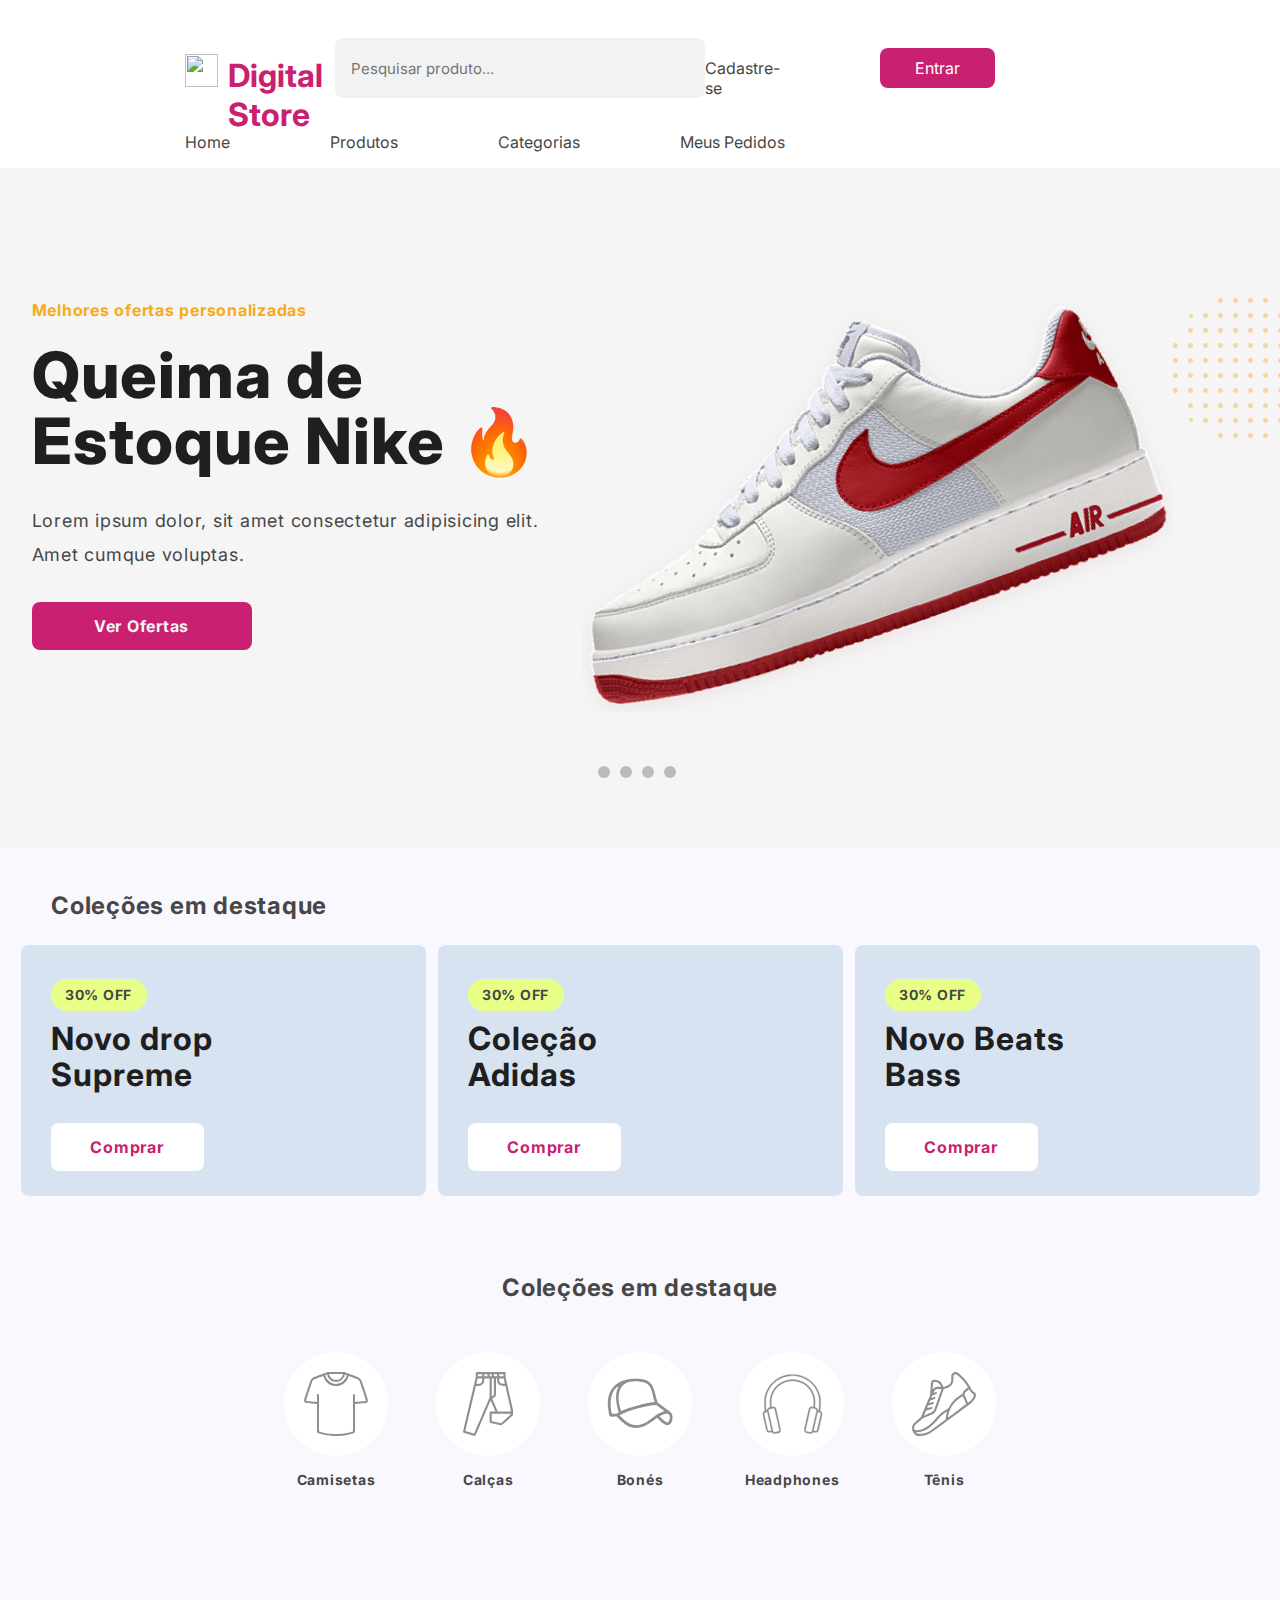
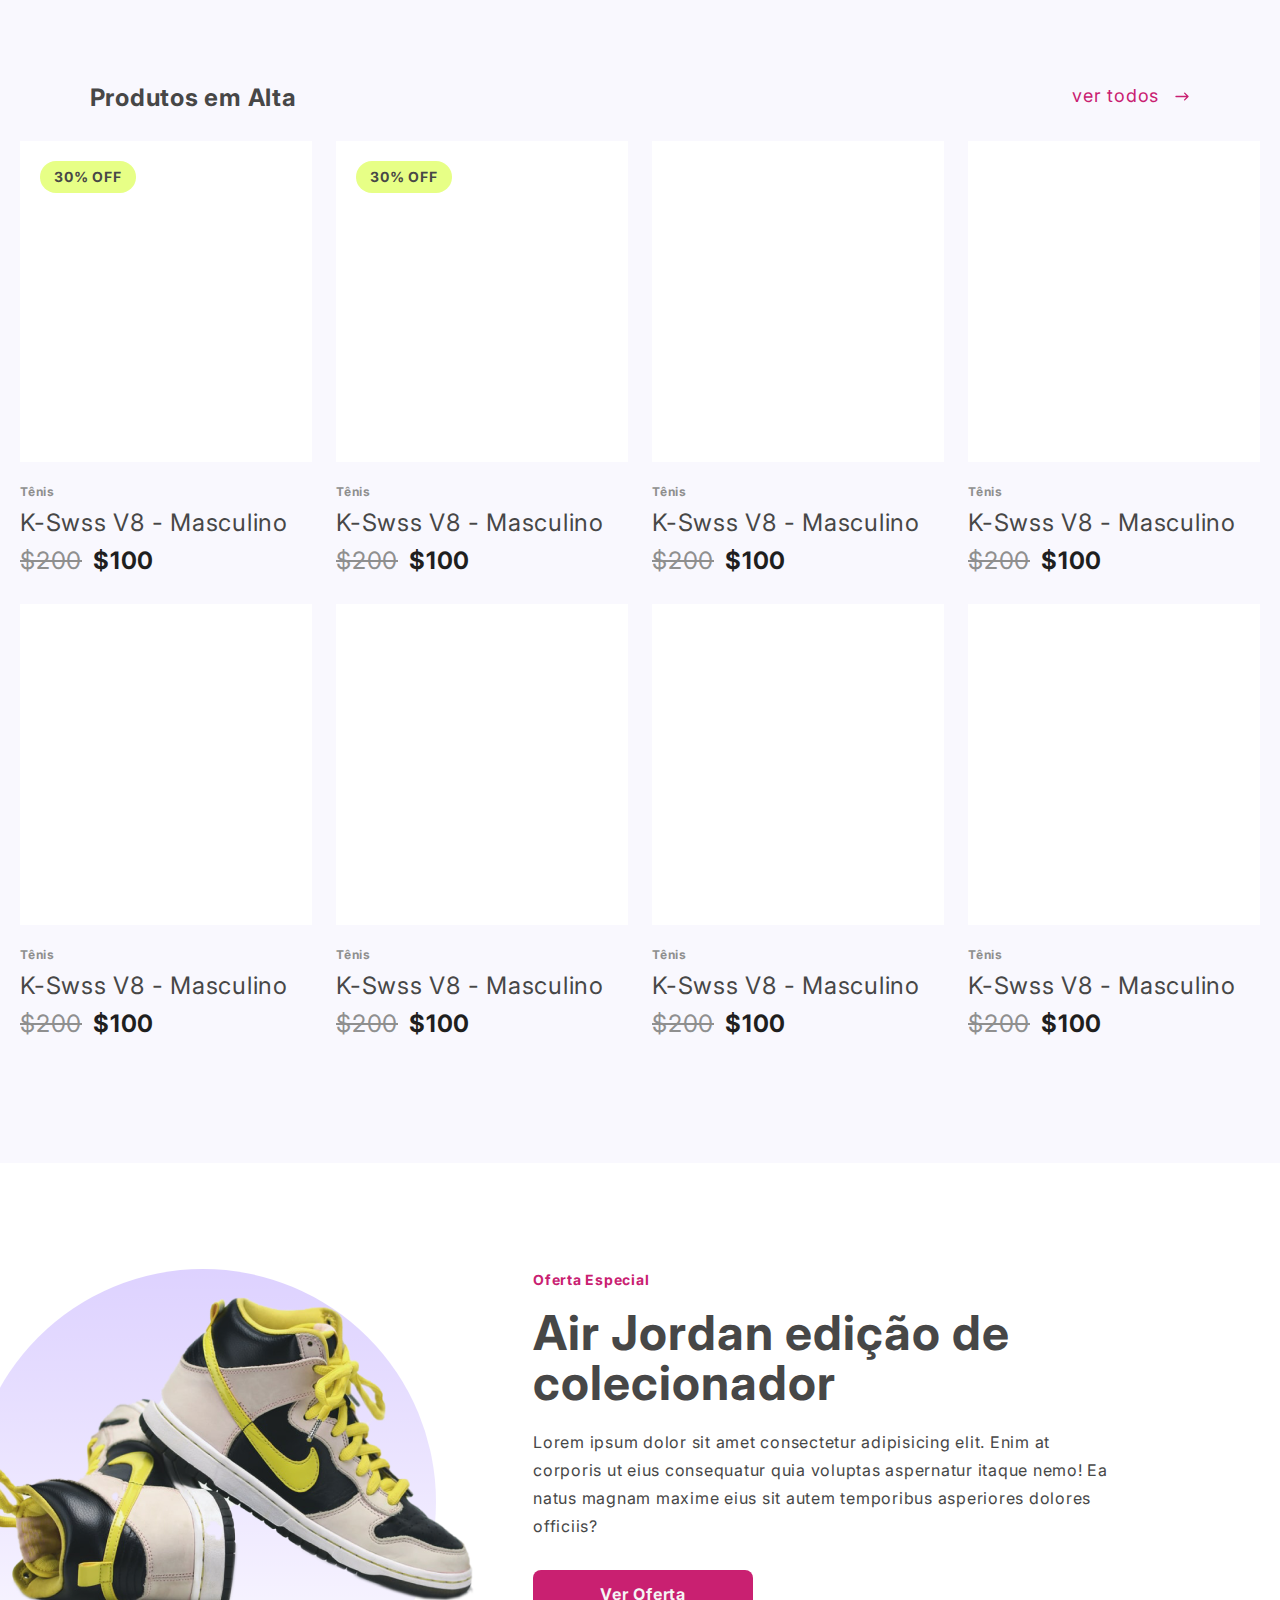
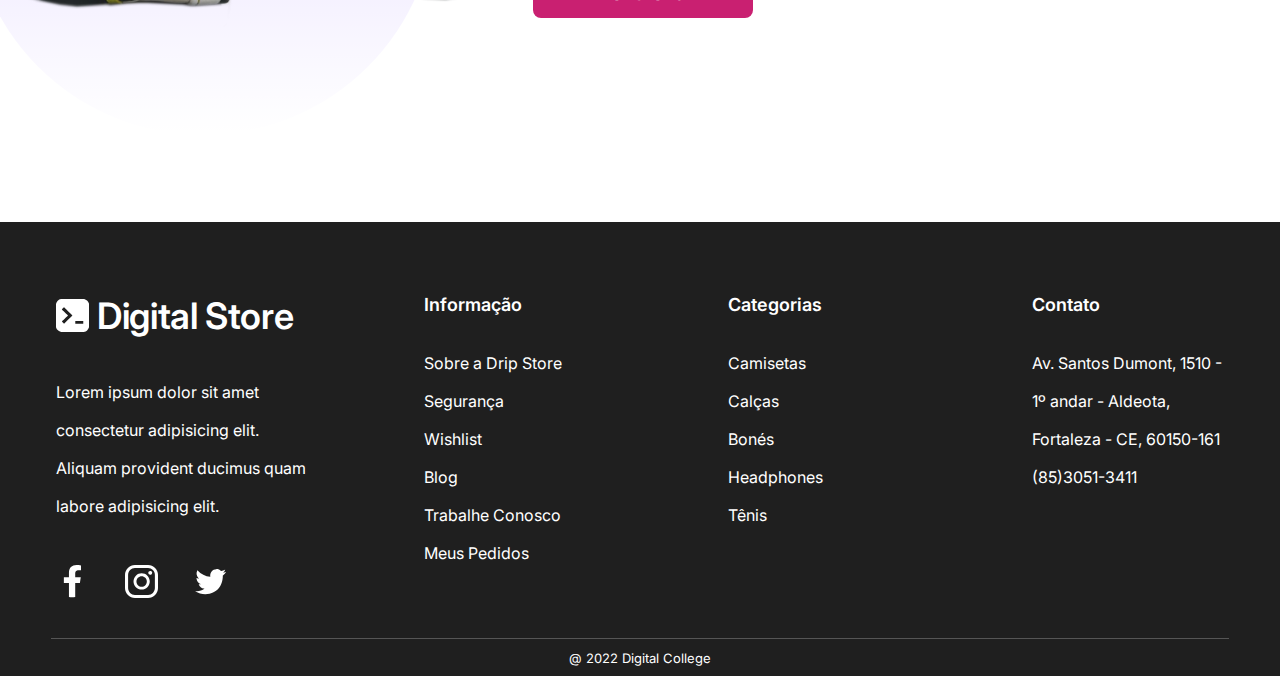
==== index.html @ 32823da6 "coreeção dos links" ====
<!DOCTYPE html>
<html lang="pt-br">
<head>
    <meta charset="UTF-8">
    <meta http-equiv="X-UA-Compatible" content="IE=edge">
    <meta name="viewport" content="width=device-width, initial-scale=1.0">
    <title>Digital Store</title>
    <link rel="stylesheet" href="css/estilo.css">
</head>
<body>
    <section>
      <header class="cima">
        <div class="logo">
            <img src="images/Vector.png" alt="">
            <h1>Digital Store</h1>
        </div>
        <div class="busca">
            <input type="text" name="pesquisa" id="" placeholder="Pesquisar produto...">
            <img src="images/lupa.png" alt="">
        </div>
        <div>
            <nav class="cima">
                <ul>
                <li><a href="https://www.google.com/webhp?hl=es&sa=X&ved=0ahUKEwipm_LIyNz-AhWeG7kGHeZNDPYQPAgI">Cadastre-se</a></li>
                <li><a class="btn" href="entrar">Entrar</a></li>
                <li><a href="https://www.google.com/webhp?hl=es&sa=X&ved=0ahUKEwipm_LIyNz-AhWeG7kGHeZNDPYQPAgI"><img src="images/carrinho.png" alt=""></a></li>
            </ul>  
            </nav>
        </div>
      </header>
      <header class="baixo">
        <div class="container">
          <nav class="navigation">
            <ul>
              <li><a href="https://www.google.com/webhp?hl=es&sa=X&ved=0ahUKEwipm_LIyNz-AhWeG7kGHeZNDPYQPAgI">Home</a></li>
              <li><a href="https://www.google.com/webhp?hl=es&sa=X&ved=0ahUKEwipm_LIyNz-AhWeG7kGHeZNDPYQPAgI">Produtos</a></li>
              <li><a href="https://www.google.com/webhp?hl=es&sa=X&ved=0ahUKEwipm_LIyNz-AhWeG7kGHeZNDPYQPAgI">Categorias</a></li>
              <li><a href="https://www.google.com/webhp?hl=es&sa=X&ved=0ahUKEwipm_LIyNz-AhWeG7kGHeZNDPYQPAgI">Meus Pedidos</a></li>
            </ul>
          </nav>
        </div>  
      </header>
  
    <!-- SESSÃO - BANNER -->

    <section class="banner">
        <div class="container_banner">
            <div class="texto_banner">
                <h6>Melhores ofertas personalizadas</h6>
                <h1>Queima de Estoque Nike 🔥</h1>
                <p>Lorem ipsum dolor, sit amet consectetur adipisicing elit. Amet cumque voluptas.</p>
                <a href="">
                    <p>Ver Ofertas</p>
                </a>
            </div>
            <div class="container_background">
                <img class="banner_foto" src="images/tenis.png" alt="">
                <img class="ornamento" src="images/ornamento 01.png" alt="">
            </div>
        </div>
        <div class="carrossel">
            <a href=""><span class="ponto"></span></a>
            <a href=""><span class="ponto"></span></a>
            <a href=""><span class="ponto"></span></a>
            <a href=""><span class="ponto"></span></a>
        </div>

    </section>

    <!-- SESSÃO - COLEÇÕES -->

    <section class="colecoes">
        <div class="colecoes_cima">
            <div class="chamada_colecao"><h2>Coleções em destaque</h2></div>
            <div class="container_destaque">
                <div id="box_destaque_1">
                    <div class="container">
                        <div class="desconto_colecao">30% OFF</div>
                        <h3>Novo drop Supreme</h3>
                        <a href="">
                            <div class="botao_colecao">Comprar</div>
                        </a>
                    </div>
                </div>
                <div id="box_destaque_2">
                    <div class="desconto_colecao">30% OFF</div>
                    <h3>Coleção Adidas</h3>
                    <a href="">
                        <div class="botao_colecao">Comprar</div>
                    </a>
                </div>
                <div id="box_destaque_3">
                    <div class="desconto_colecao">30% OFF</div>
                    <h3>Novo Beats Bass</h3>
                    <a href="">
                        <div class="botao_colecao">Comprar</div>
                    </a>
                </div>
            </div>
        </div>

        <div class="colecoes_baixo">
            <div class="chamada_colecao"><h2>Coleções em destaque</h2></div>
            <div class="container_circulos">
                <a href="">
                    <div class="box_circular_1">
                        <p>Camisetas</p>
                        <img src="images/Icon_Camiseta.svg" alt="">
                    </div>
                </a>
                <a href="">
                    <div class="box_circular_2">
                        <p>Calças</p>
                        <img src="images/Icon_Calça.svg" alt="">
                    </div>
                </a>
                <a href="">
                    <div class="box_circular_3">
                        <p>Bonés</p>
                        <img src="images/Icon_Bone.svg" alt="">
                    </div>
                </a>
                <a href="">
                    <div class="box_circular_4">
                        <p>Headphones</p>
                        <img src="images/Icon_Headphone.svg" alt="">
                    </div>
                </a>
                <a href="">
                    <div class="box_circular_5">
                        <p>Tênis</p>
                        <img src="images/Icon_Tenis.svg" alt="">
                    </div>
                </a>
            </div>
        </div>
    </section>

    <!-- SESSÃO - GALERIA -->

    <section class="galeria">
        <div class="container">
            <div class="cabecalho_galeria">
                <div class="produtos_alta">Produtos em Alta</div>
                <a href="">
                    <div class="ver_todos"><p>ver todos</p><img src="images/Seta.svg" alt=""></div>
                </a>
            </div>
            <div>
                <a href="">
                    <div class="quadro_imagem">
                        <div>30% OFF</div>
                    </div>
                    <div class="desc_galeria">
                        <h6>Tênis</h6>
                        <p class="nome_galeria">K-Swss V8 - Masculino</p>
                        <div>
                            <p class="preco_antigo">$200</p>
                            <p class="preco_novo">$100</p>
                        </div>
                    </div>
                </a>
            </div>
            <div>
                <a href="">
                    <div class="quadro_imagem">
                        <div>30% OFF</div>
                    </div>
                    <div class="desc_galeria">
                        <h6>Tênis</h6>
                        <p class="nome_galeria">K-Swss V8 - Masculino</p>
                        <div>
                            <p class="preco_antigo">$200</p>
                            <p class="preco_novo">$100</p>
                        </div>
                    </div>
                </a>
            </div>
            <div>
                <a href="">
                    <div class="quadro_imagem"></div>
                    <div class="desc_galeria">
                        <h6>Tênis</h6>
                        <p class="nome_galeria">K-Swss V8 - Masculino</p>
                        <div>
                            <p class="preco_antigo">$200</p>
                            <p class="preco_novo">$100</p>
                        </div>
                    </div>
                </a>
            </div>
            <div>
                <a href="">
                    <div class="quadro_imagem"></div>
                    <div class="desc_galeria">
                        <h6>Tênis</h6>
                        <p class="nome_galeria">K-Swss V8 - Masculino</p>
                        <div>
                            <p class="preco_antigo">$200</p>
                            <p class="preco_novo">$100</p>
                        </div>
                    </div>
                </a>
            </div>
            <div>
                <a href="">
                    <div class="quadro_imagem"></div>
                    <div class="desc_galeria">
                        <h6>Tênis</h6>
                        <p class="nome_galeria">K-Swss V8 - Masculino</p>
                        <div>
                            <p class="preco_antigo">$200</p>
                            <p class="preco_novo">$100</p>
                        </div>
                    </div>
                </a>
            </div>
            <div>
                <a href="">
                    <div class="quadro_imagem"></div>
                    <div class="desc_galeria">
                        <h6>Tênis</h6>
                        <p class="nome_galeria">K-Swss V8 - Masculino</p>
                        <div>
                            <p class="preco_antigo">$200</p>
                            <p class="preco_novo">$100</p>
                        </div>
                    </div>
                </a>
            </div>
            <div>
                <a href="">
                    <div class="quadro_imagem"></div>
                    <div class="desc_galeria">
                        <h6>Tênis</h6>
                        <p class="nome_galeria">K-Swss V8 - Masculino</p>
                        <div>
                            <p class="preco_antigo">$200</p>
                            <p class="preco_novo">$100</p>
                        </div>
                    </div>
                </a>
            </div>
            <div>
                <a href="">
                    <div class="quadro_imagem"></div>
                    <div class="desc_galeria">
                        <h6>Tênis</h6>
                        <p class="nome_galeria">K-Swss V8 - Masculino</p>
                        <div>
                            <p class="preco_antigo">$200</p>
                            <p class="preco_novo">$100</p>
                        </div>
                    </div>
                </a>
            </div>
        </div>
    </section>

    <!-- SESSÃO - OFERTA ESPECIAL -->

    <section class="oferta">
        <div class="img_box">
            <div></div>
            <img src="images/tenis2.png" alt="">
        </div>
        <div>
            <h6>Oferta Especial</h6>
            <h1>Air Jordan edição de colecionador</h1>
            <p>Lorem ipsum dolor sit amet consectetur adipisicing elit. Enim at corporis ut eius consequatur quia voluptas aspernatur itaque nemo! Ea natus magnam maxime eius sit autem temporibus asperiores dolores officiis?</p>
            <a class="btn_link" href="">
                <p class="btn">Ver Oferta</p>
            </a>
        </div>
    </section>

    <!-- SESSÃO - FOOTER -->

    <section class="footer">
        <div class="social">
            <a href="">
                <div>
                    <img class="logo" src="images/Logo Digital Store.svg" alt="Logo da Digital Store">
                    <h2>Digital Store</h2>
                </div>
            </a>
            <p>Lorem ipsum dolor sit amet consectetur adipisicing elit. Aliquam provident ducimus quam labore adipisicing elit.</p>
            <div>
                <a href="http://facebook.com"><img src="/images/Facebook.svg" alt="Ícone do Facebook"></a>
                <a href="http://instagram.com"><img src="images/Instagram.svg" alt="Ícone do Instagram"></a>
                <a href="http://twitter.com"><img src="/images/Twitter.svg" alt="Ícone do Twitter"></a>
            </div>
        </div>
        <div class="info">
            <p class="sessao_footer">Informação</p>
            <div>
                <a href="">
                    <p>Sobre a Drip Store</p>
                </a>
                <a href="">
                    <p>Segurança</p>
                </a>
                <a href="">
                    <p>Wishlist</p>
                </a>
                <a href="">
                    <p>Blog</p>
                </a>
                <a href="">
                    <p>Trabalhe Conosco</p>
                </a>
                <a href="">
                    <p>Meus Pedidos</p>
                </a>
            </div>
        </div>
        <div class="categorias">
            <p class="sessao_footer">Categorias</p>
            <div>
                <a href="">
                    <p>Camisetas</p>
                </a>
                <a href="">
                    <p>Calças</p>
                </a>
                <a href="">
                    <p>Bonés</p>
                </a>
                <a href="">
                    <p>Headphones</p>
                </a>
                <a href="">
                    <p>Tênis</p>
                </a>
            </div>
        </div>
        <div class="contato">
            <p class="sessao_footer">Contato</p>
            <div>
                <p>Av. Santos Dumont, 1510 - 1º andar - Aldeota, Fortaleza - CE, 60150-161</p>
                <p>(85)3051-3411</p>
            </div>
        </div>
        <div></div>
        <span>@ 2022 Digital College</span>
    </section>
</body>
</html>
---- css/estilo.css ----
@import url('https://fonts.googleapis.com/css2?family=Inter:wght@400;600;700;800&display=swap');
*{
    margin: 0;
    padding: 0;
    text-decoration: none;
    list-style: none;
    box-sizing: border-box;
    font-family: 'Inter', sans-serif;
    /* background-color: #ffabab; */
}

header{
    display: flex;
    background-color: #ffffff;
    justify-content: space-between;
    padding: 16px 185px;
    width: 100%;
    align-items: center;
}

header .cima{
    height: 1px;
}

header .baixo{
    height: 10px;
    background-color: #ffffff;
}

header .baixo div ul{
    margin: 0;
    background-color: #ffffff;
}

.logo{
    display: flex;
    /*flex-direction: row;*/
}

.logo img{
    width: 33px;
    height: 33px;
    margin-top: 38px;
}

header div h1{
    color: #c92071;
    height: 44px;
    margin-left: 10px;
    margin-top: 40px;
}

header .busca{
    background-color: #47474710;
    /* opacity: .20; */
    height: 60px;
    border-radius: 8px;
    width: 560px;
    /* background-image: url(../images/lupa.png);
    background-repeat: no-repeat;
    background-position: right; */
    display: flex;
    margin-top: 20px;
}

header .busca input{
    /* width: 100%;
    height: 60px;
    background-color: #47474710;
    opacity: 0.04;
    padding-right: 60px;
    padding-left: 16px;
    transition: 300ms;
    outline: none;
    border: 1px solid;
    border-radius: 8px;
    text-decoration-color: black; */
    width: 100%;
    height: 60px;
    background-color: #47474701;
    padding-right: 60px;
    padding-left: 16px;
    outline: none;
    border: none;
    border-radius: 8px;
    color: #666;
    font-size: 15px;
    transition-duration: 300ms;
}

header .busca input:focus{
    border-color: #c92071;

}

header .busca img{
    position: absolute;
    top: 33px;
    right: 50rem;
    cursor: pointer;
    margin-top: 20px;
}

header div ul{
    gap: 100px;
    display: flex;
    margin-top: 0;
}

header div ul li a{
    color: #474747;
}

.navigation a{
    position: relative;
}

.navigation a:hover{
    color: #c92071;
}

.navigation a::after{
    content: '';
    position: absolute;
    left: 0;
    bottom: -6px;
    width: 100%;
    height: 3px;
    color: #c92071;
    background-color: #c92071;
    border-radius: 5px;
    transform-origin: right;
    transform: scaleX(0);
    transition: transform 200ms;
}


.navigation a:hover::after{
    transform: scaleX(1);
    transform-origin: left;
}

header nav ul li a.btn{
    padding: 10px 35px;
    border: silver;
    border-radius: 8px;
    color: #ffffff;
    background-color: #c92071;
    transition-duration: 300ms;
}

header nav ul li a.btn:hover{
    background-color: #a11157;
}

.container{
    width: 100%;
    color: #474747;
    padding-top: 0;
}

nav .cima ul li{
    margin-top: 50px;
}

/* ELEMENTOS DO BANNER */

.banner{
    position: relative;
    display: flex;
    flex-wrap: wrap;
    background-color: #F5F5F5;
    width: 100%;
    height: 681px;
    justify-content: center;
    align-content: center;
}

.banner .container_banner{
    display: flex;
    flex-wrap: nowrap;
    justify-content: center;
    width: 100%;
    margin-top: 62px;
}

.banner .container_background{
    display: flex;
    flex-wrap: nowrap;
}

.banner .texto_banner{
    min-width: 550px;
    margin-left: 5%;
}

.banner .container_background .banner_foto{
    width: auto;
}

.banner .container_background .ornamento{
    right: 7%;
    top: 78px;
    width: 140px;
    height: 140px;
}

.banner h6{
    color:#F6AA1C;
    font-family: 'Inter';
    font-style: normal;
    font-weight: 700;
    font-size: 16px;
    line-height: 24px;
    letter-spacing: 0.75px;
}

.banner h1{
    color: #1F1F1F;
    position: relative;
    padding-top: 20px;
    font-family: 'Inter';
    font-style: normal;
    font-weight: 800;
    font-size: 64px;
    line-height: 66px;
    letter-spacing: 1px;
    max-width: 550px;
    min-width: 550px;
}

.banner .texto_banner h1~p{
    padding-top: 30px;
    font-family: 'Inter';
    font-style: normal;
    font-weight: 400;
    font-size: 18px;
    line-height: 34px;
    letter-spacing: 0.75px;
    color: #474747;
    max-width: 550px;
}

.banner .texto_banner a p{
    display: flex;
    flex-wrap: wrap;
    background-color: #C92071;
    color: #f5f5f5;
    margin-top: 30px;
    width: 220px;
    height: 48px;
    border: solid 0px;
    border-radius: 8px;
    font-family: 'Inter';
    font-style: normal;
    font-weight: 700;
    font-size: 16px;
    line-height: 24px;
    text-align: center;
    align-items: center;
    justify-content: center;
    letter-spacing: 0.75px;
}

.banner .texto_banner a{
    text-decoration: none;
}

.banner .texto_banner a:active{
    text-decoration: none;
}

.carrossel{
    text-align: center;
    flex-basis: 100%;
    margin-top: 50px;
    user-select: none;
}

.ponto{
    height: 12px;
    width: 12px;
    background-color: #bbb;
    margin-right: 6px;
    border-radius: 50%;
    display: inline-block;
  }

  .ponto:hover{
    background-color: #c21146
  }

  /* ELEMENTOS DA SESSÃO COLEÇÕES */

.colecoes{
    width: 100%;
    height: 680px;
    background-color: #f9f8fe;
    display: flex;
    flex-direction: column;
    align-items: center;
    justify-content: center;
}

.colecoes .colecoes_cima{
    display: flex;
    flex-wrap: wrap;
    margin-top: 38px;
    justify-content: center;
}

.colecoes .colecoes_cima .chamada_colecao{
    flex-basis: 92%;
    width: 100px;
    height: 38px;
    margin-bottom: 20px;
}

.colecoes .colecoes_cima div h2{
    font-family: 'Inter';
    font-style: normal;
    font-weight: 700;
    font-size: 24px;
    line-height: 38px;
    letter-spacing: 0.75px;
    color: #474747;
}

.colecoes .colecoes_cima .container_destaque{
    display: flex;
    flex-wrap: nowrap;
    gap: 12px;
}

.colecoes .colecoes_cima #box_destaque_1{
    background-color: #d8e3f2;
    width: 405px;
    min-width: 405px;
    height: 251px;
    border-radius: 8px;
    background-image: url(images/Camisa.png);
    background-repeat: no-repeat;
    background-position: right bottom;
}

.colecoes .colecoes_cima #box_destaque_2{
    background-color: #d8e3f2;
    width: 405px;
    min-width: 405px;
    height: 251px;
    border-radius: 8px;
    background-image: url(images/Tenis3.png);
    background-repeat: no-repeat;
    background-position: right bottom;
}

.colecoes .colecoes_cima #box_destaque_3{
    background-color: #d8e3f2;
    width: 405px;
    min-width: 405px;
    height: 251px;
    border-radius: 8px;
    background-image: url(images/Fone.png);
    background-repeat: no-repeat;
    background-position: right bottom;
}

.colecoes .colecoes_baixo{
    display: flex;
    flex-wrap: wrap;
    flex-basis: 100%;
    align-items: center;
    justify-content: center;
    margin: 0 16%;
}

.colecoes .colecoes_baixo .chamada_colecao{
    flex-basis: 100%;
    width: auto;
    height: auto;
    text-align: center;
}

.colecoes .colecoes_baixo div h2{
    font-family: 'Inter';
    font-style: normal;
    font-weight: 700;
    font-size: 24px;
    line-height: 38px;
    letter-spacing: 0.75px;
    color: #474747;
}

.colecoes .colecoes_baixo .container_circulos{
    display: flex;
    flex-wrap: nowrap;
    position: relative;
    gap: 48px;
    margin-top: -100px;
}

.colecoes_baixo .container_circulos a{
    text-decoration: none;
}

.colecoes .colecoes_baixo .box_circular_1, .box_circular_2, .box_circular_3, .box_circular_4, .box_circular_5{
    width: 104px;
    height: 104px;
    border-radius: 150px;
    background-color: white;
    display: flex;
    align-items: end;
    justify-content: center;
}

.colecoes .colecoes_baixo .box_circular_1 img, .box_circular_2 img, .box_circular_3 img, .box_circular_4 img, .box_circular_5 img{
    position: absolute;
    align-self: center;
    transition: transform 250ms ease-in-out;
}

.colecoes .colecoes_baixo .box_circular_1 img:hover, .box_circular_2 img:hover, .box_circular_3 img:hover, .box_circular_4 img:hover, .box_circular_5 img:hover{
    position: absolute;
    filter: brightness(0) saturate(100%);
    filter: invert(22%) sepia(48%) saturate(4475%) hue-rotate(313deg) brightness(87%) contrast(94%);
    transform: scale(1.2);
}

.colecoes .colecoes_baixo .box_circular_1 p, .box_circular_2 p, .box_circular_3 p, .box_circular_4 p, .box_circular_5 p{
    font-family: 'Inter';
    font-style: normal;
    font-weight: 700;
    font-size: 14px;
    line-height: 22px;
    letter-spacing: 0.75px;
    color: #474747;
    margin-bottom:-35px;
}

.colecoes .colecoes_cima .container_destaque .desconto_colecao{
    width: 96px;
    height: 32px;
    margin-top: 34px;
    margin-left: 30px;
    background: #E7FF86;
    border-radius: 30px;
    display: flex;
    justify-content: center;
    align-items: center;
    font-family: 'Inter';
    font-style: normal;
    font-weight: 700;
    font-size: 14px;
    line-height: 22px;
    letter-spacing: 0.75px;
    color: #474747;
}

.colecoes .colecoes_cima .container_destaque h3{
    max-width: 184px;
    height: 82px;
    margin-top: 10px;
    margin-left: 30px;
    font-family: 'Inter';
    font-style: normal;
    font-weight: 700;
    font-size: 32px;
    line-height: 36px;
    letter-spacing: 1px;
    color: #1F1F1F;
}

.colecoes .colecoes_cima .container_destaque .botao_colecao{
    width: 153px;
    height: 48px;
    margin-top: 20px;
    margin-left: 30px;
    background-color: white;
    border-radius: 8px;
    display: flex;
    justify-content: center;
    align-items: center;
    font-family: 'Inter';
    font-style: normal;
    font-weight: 700;
    font-size: 16px;
    line-height: 24px;
    letter-spacing: 0.75px;
    color: #C92071;
}

.colecoes .colecoes_cima .container_destaque a{
    text-decoration: none;
}

  /* ELEMENTOS DA SESSÃO GALERIA */

.galeria{
    width: 100%;
    height: auto;
    background-color: #f9f8fe;
    display: flex;
    justify-content: center;
}

.galeria .container{
    display: flex;
    flex-wrap: wrap;
    width: 1440px;
    height: 80%;
    justify-content: center;
    margin-top: 150px;
    gap: 24px;
    margin-bottom: 120px;;
}

.galeria .container a{
    text-decoration: none;
}

.galeria .cabecalho_galeria{
    display: flex;
    justify-content: space-between;
    width: 86%;
}

.galeria .cabecalho_galeria a{
    text-decoration: none;
}

.galeria .cabecalho_galeria .produtos_alta{
    font-family: 'Inter';
    font-style: normal;
    font-weight: 700;
    font-size: 24px;
    line-height: 38px;
    letter-spacing: 0.75px;
    color: #474747;
}

.galeria .cabecalho_galeria .ver_todos{
    display: flex;
    align-items: center;
    gap: 14px;
    font-family: 'Inter';
    font-style: normal;
    font-weight: 400;
    font-size: 18px;
    line-height: 34px;
    letter-spacing: 0.75px;
    color: #C92071;
}

.galeria .cabecalho_galeria .ver_todos p{
    width: 88px;
}

.galeria .cabecalho_galeria .ver_todos img{
    width: 16px;
    height: 9px;
}

.galeria .container .quadro_imagem{
    width: 292px;
    height: 321px;
    background-color: white;
    background-image: url(images/tenis4.png);
    background-repeat: no-repeat;
    background-position: center;
}

.galeria .container .quadro_imagem div{
    position:absolute;
    width: 96px;
    height: 32px;
    margin-left: 20px;
    margin-top: 20px;
    background: #E7FF86;
    border-radius: 30px;
    display: flex;
    justify-content: center;
    align-items: center;
    font-family: 'Inter';
    font-style: normal;
    font-weight: 700;
    font-size: 14px;
    line-height: 22px;
    letter-spacing: 0.75px;
    color: #474747;
}

.galeria .container div h6{
    font-family: 'Inter';
    font-style: normal;
    font-weight: 700;
    font-size: 12px;
    line-height: 24px;
    letter-spacing: 0.75px;
    color: #8F8F8F;
}

.galeria .container .nome_galeria{
    font-family: 'Inter';
    font-style: normal;
    font-weight: 400;
    font-size: 24px;
    line-height: 38px;
    letter-spacing: 0.75px;
    color: #474747;
}

.galeria .container .preco_antigo{
    font-family: 'Inter';
    font-style: normal;
    font-weight: 400;
    font-size: 24px;
    line-height: 38px;
    letter-spacing: 0.75px;
    color: #8F8F8F;
    text-decoration: line-through;
}

.galeria .container .preco_novo{
    font-family: 'Inter';
    font-style: normal;
    font-weight: 700;
    font-size: 24px;
    line-height: 38px;
    letter-spacing: 0.75px;
    color: #1F1F1F;
}

.galeria .container .desc_galeria{
    margin-top: 18px;
}

.galeria .container div div div{
    display: flex;
    gap: 11px;
}

  /* ELEMENTOS DA SESSÃO OFERTA */

.oferta{
    margin-top: 106px;
    right: 159px;
    display: flex;
    flex-wrap: nowrap;
    justify-content: center;
    gap: 97px;
    position: relative;
    width: 100%;
    height: 553px;
}

.oferta div{
    margin: 0 0;
}

.oferta .img_box{
    position: relative;
    top: 0;
    left: 0;
}

.oferta div div{
    position: relative;
    top: 0;
    left: 0;
    background-image: none;
    background-color: #4200FF25;
    width: 466px;
    height: 466px;
    border-radius: 100%;
    margin-left: 129px;
    background: linear-gradient(180deg, #4200ff40 -40.67%, #ffffff00 100%);
}

.oferta div img{
    top: 28px;
    left: 60px;
    position: absolute;
}

.oferta h6{
    font-family: 'Inter';
    font-style: normal;
    font-weight: 700;
    font-size: 14px;
    line-height: 22px;
    letter-spacing: 0.75px;
    color: #C92071;
}

.oferta h1{
    font-family: 'Inter';
    font-style: normal;
    font-weight: 700;
    font-size: 48px;
    line-height: 50px;
    letter-spacing: 1px;
    color: #474747;
    max-width: 514px;
    margin-top: 17px;
}

.oferta p{
    font-family: 'Inter';
    font-style: normal;
    font-weight: 400;
    font-size: 16px;
    line-height: 28px;
    letter-spacing: 0.75px;
    color: #474747;
    max-width: 589px;
    margin-top: 20px;
}

.oferta a{
    text-decoration: none;
}

.oferta a p{
    display: flex;
    flex-wrap: wrap;
    background-color: #C92071;
    color: #f5f5f5;
    margin-top: 30px;
    width: 220px;
    height: 48px;
    border: solid 0px;
    border-radius: 8px;
    font-family: 'Inter';
    font-style: normal;
    font-weight: 700;
    font-size: 16px;
    line-height: 24px;
    text-align: center;
    align-items: center;
    justify-content: center;
    letter-spacing: 0.75px;
}

/* ELEMENTOS DO FOOTER */

.footer{
    display: flex;
    flex-wrap: wrap;
    justify-content: space-around;
    height: 454px;
    width: 100%;
    color: white;
    background-color: #1F1F1F;
    font-family: "Inter";
    font-style: normal;
    font-weight: 400;
    font-size: 16px;
    line-height: 38px;
}

.social{
    width: 20vw;
}

.info a, .categorias a{
    text-decoration: none;
    color: white;
}

.info, .categorias, .contato{
    width: 15vw;
    margin-top: 72px;
}

.info div, .categorias div, .contato div{
    margin-top: 28px;
}

.sessao_footer{
    font-family: 'Inter';
    font-style: normal;
    font-weight: 600;
    font-size: 18px;
    line-height: 22px;
}


.footer .social .logo{
    width: 33px;
    height: 33px;
    margin-top: 77px;
}

.footer .social a{
    width: 33px;
    height: 33px;
    margin-top: 40px;
    text-decoration: none;
}

.footer .social a img{
    width: 33px;
    height: 33px;
}

.footer .social h2{
    font-family: 'Inter';
    font-style: normal;
    font-weight: 600;
    font-size: 36.3951px;
    line-height: 44px;
    letter-spacing: -0.01em;
    color: #FFFFFF;
    margin-top: 72px;
    margin-left: 8px;
}

.footer .social div{
    display: flex;
}

.footer .social p~div{
    display: flex;
    gap: 36px;
}

.footer .social p{
    margin-top: 35px;
    line-height: 38px;
}

.footer .contato~div{
    margin-top: 34px;
    margin-left: 4vw;
    margin-right: 4vw;
    flex-basis: 100%;
    width: 92%;
    height: 1px;
    background-color: #555;
}

.footer span{
    text-align: center;
    font-family: 'Inter';
    font-weight: 400;
    font-size: 13px;
    line-height: 24px;
}
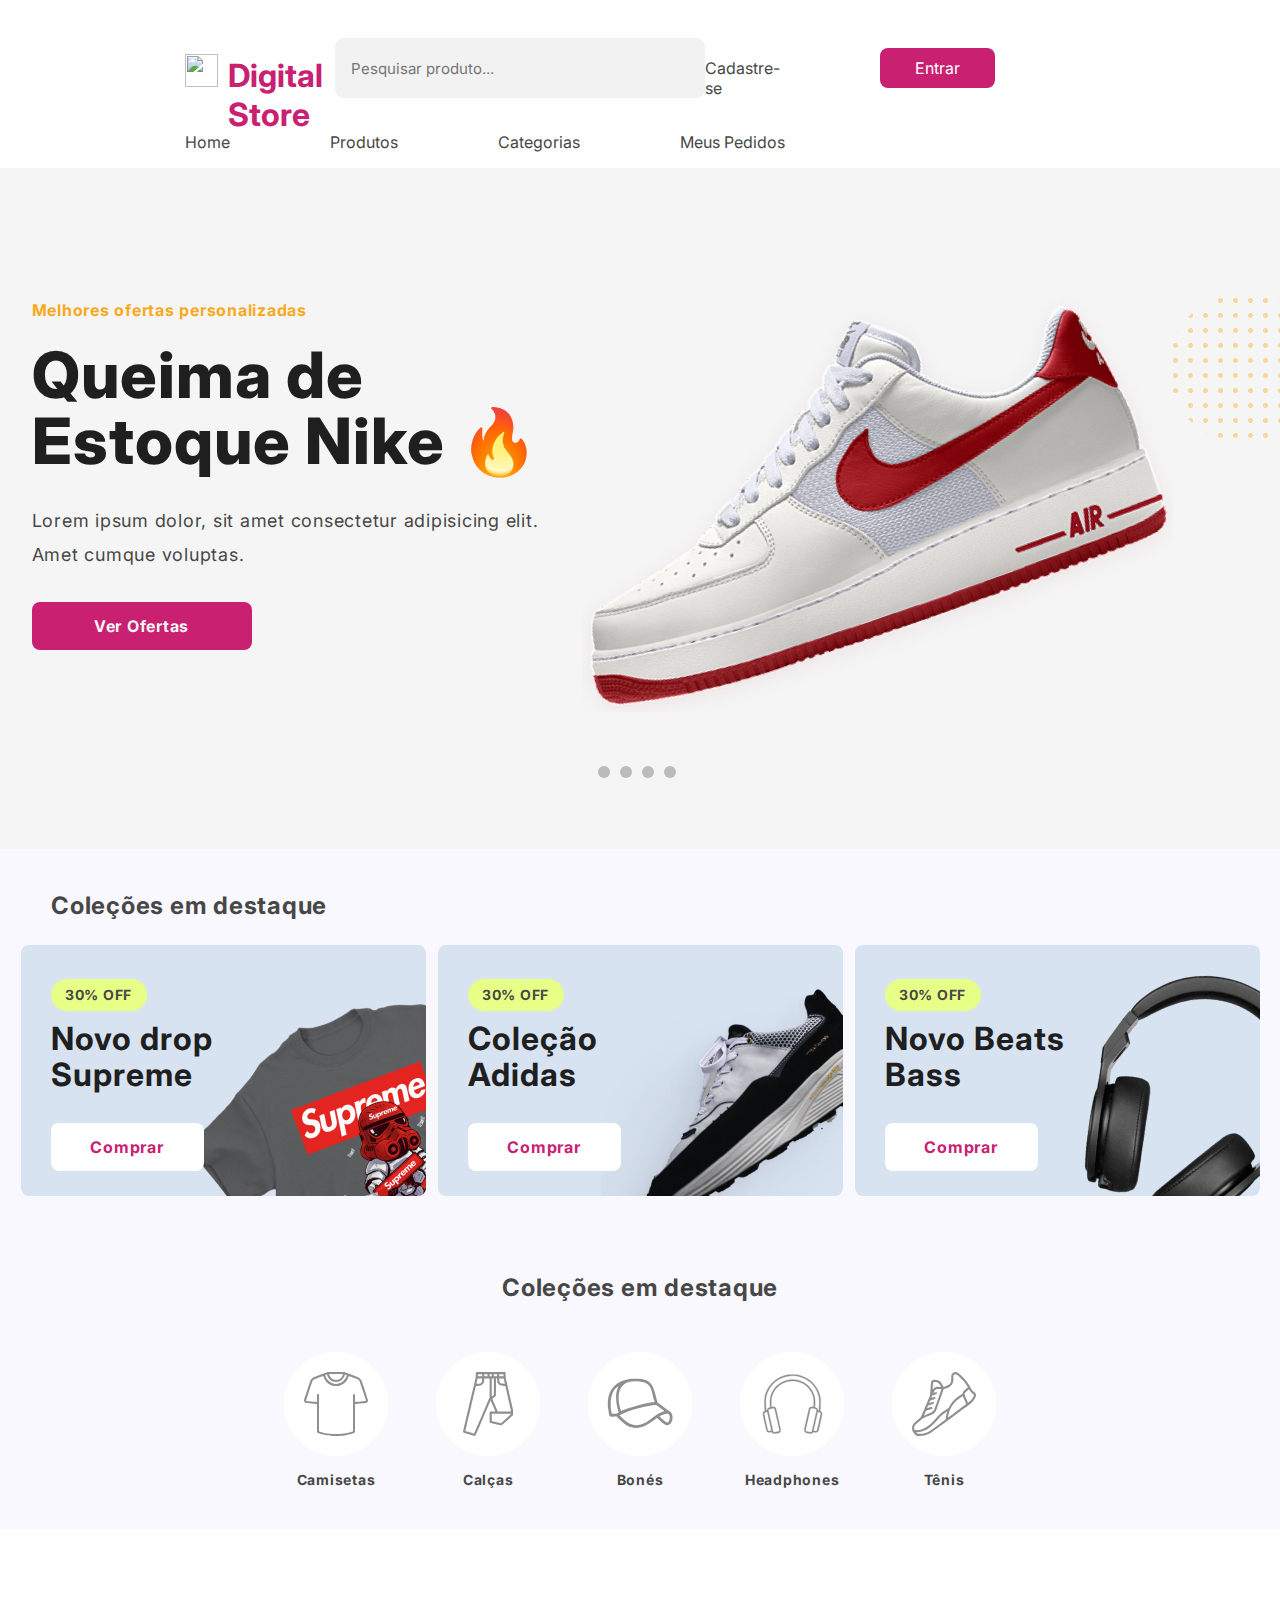
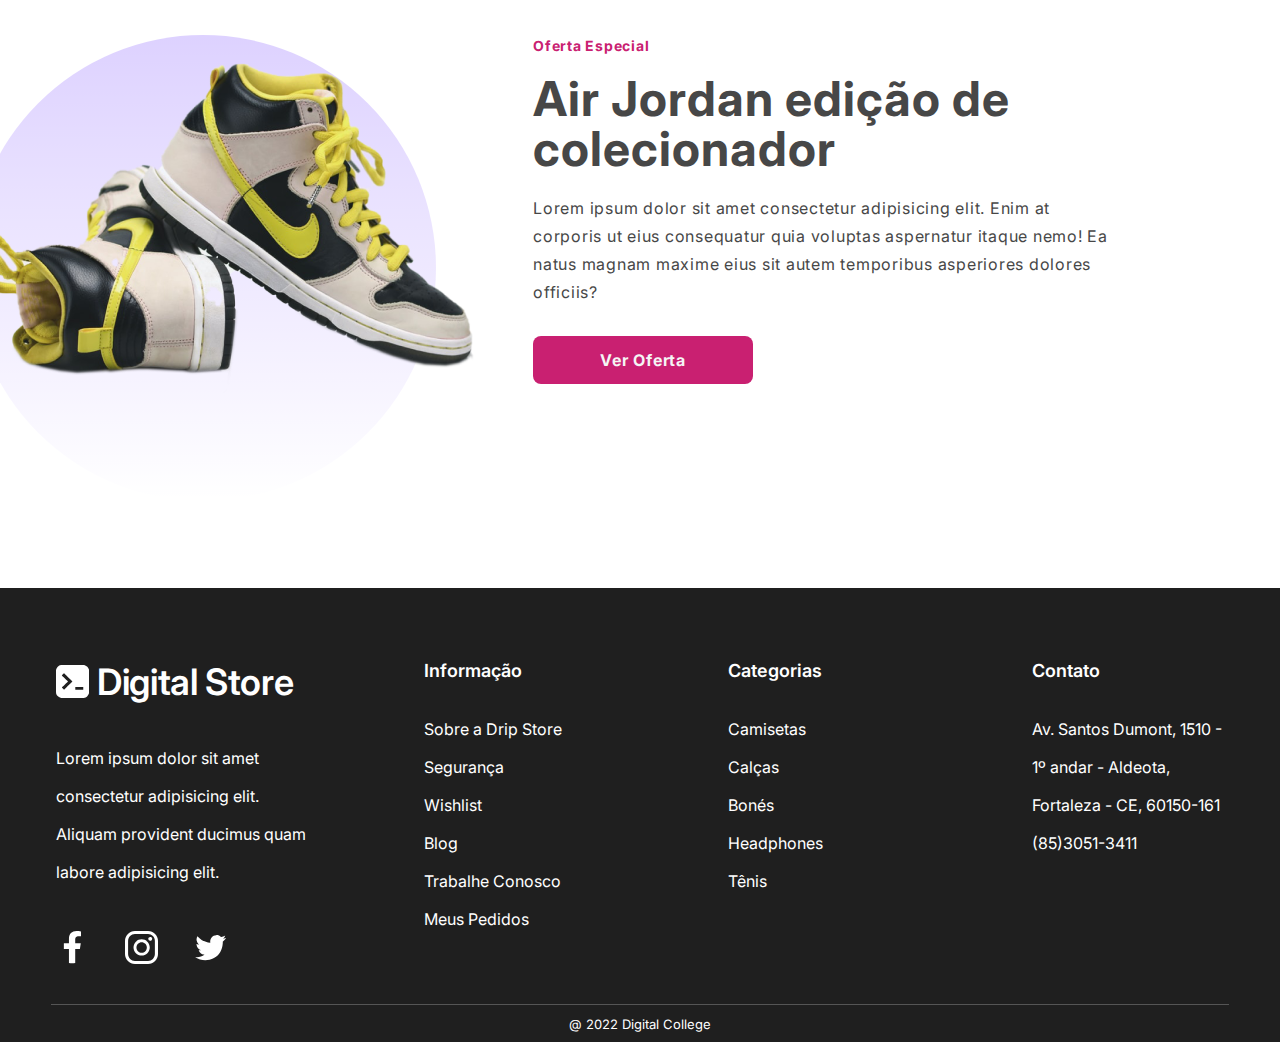
==== commit 9fd62e97: "Update index.html" ====
--- a/index.html
+++ b/index.html
@@ -138,125 +138,6 @@
 
     <!-- SESSÃO - GALERIA -->
 
-    <section class="galeria">
-        <div class="container">
-            <div class="cabecalho_galeria">
-                <div class="produtos_alta">Produtos em Alta</div>
-                <a href="">
-                    <div class="ver_todos"><p>ver todos</p><img src="images/Seta.svg" alt=""></div>
-                </a>
-            </div>
-            <div>
-                <a href="">
-                    <div class="quadro_imagem">
-                        <div>30% OFF</div>
-                    </div>
-                    <div class="desc_galeria">
-                        <h6>Tênis</h6>
-                        <p class="nome_galeria">K-Swss V8 - Masculino</p>
-                        <div>
-                            <p class="preco_antigo">$200</p>
-                            <p class="preco_novo">$100</p>
-                        </div>
-                    </div>
-                </a>
-            </div>
-            <div>
-                <a href="">
-                    <div class="quadro_imagem">
-                        <div>30% OFF</div>
-                    </div>
-                    <div class="desc_galeria">
-                        <h6>Tênis</h6>
-                        <p class="nome_galeria">K-Swss V8 - Masculino</p>
-                        <div>
-                            <p class="preco_antigo">$200</p>
-                            <p class="preco_novo">$100</p>
-                        </div>
-                    </div>
-                </a>
-            </div>
-            <div>
-                <a href="">
-                    <div class="quadro_imagem"></div>
-                    <div class="desc_galeria">
-                        <h6>Tênis</h6>
-                        <p class="nome_galeria">K-Swss V8 - Masculino</p>
-                        <div>
-                            <p class="preco_antigo">$200</p>
-                            <p class="preco_novo">$100</p>
-                        </div>
-                    </div>
-                </a>
-            </div>
-            <div>
-                <a href="">
-                    <div class="quadro_imagem"></div>
-                    <div class="desc_galeria">
-                        <h6>Tênis</h6>
-                        <p class="nome_galeria">K-Swss V8 - Masculino</p>
-                        <div>
-                            <p class="preco_antigo">$200</p>
-                            <p class="preco_novo">$100</p>
-                        </div>
-                    </div>
-                </a>
-            </div>
-            <div>
-                <a href="">
-                    <div class="quadro_imagem"></div>
-                    <div class="desc_galeria">
-                        <h6>Tênis</h6>
-                        <p class="nome_galeria">K-Swss V8 - Masculino</p>
-                        <div>
-                            <p class="preco_antigo">$200</p>
-                            <p class="preco_novo">$100</p>
-                        </div>
-                    </div>
-                </a>
-            </div>
-            <div>
-                <a href="">
-                    <div class="quadro_imagem"></div>
-                    <div class="desc_galeria">
-                        <h6>Tênis</h6>
-                        <p class="nome_galeria">K-Swss V8 - Masculino</p>
-                        <div>
-                            <p class="preco_antigo">$200</p>
-                            <p class="preco_novo">$100</p>
-                        </div>
-                    </div>
-                </a>
-            </div>
-            <div>
-                <a href="">
-                    <div class="quadro_imagem"></div>
-                    <div class="desc_galeria">
-                        <h6>Tênis</h6>
-                        <p class="nome_galeria">K-Swss V8 - Masculino</p>
-                        <div>
-                            <p class="preco_antigo">$200</p>
-                            <p class="preco_novo">$100</p>
-                        </div>
-                    </div>
-                </a>
-            </div>
-            <div>
-                <a href="">
-                    <div class="quadro_imagem"></div>
-                    <div class="desc_galeria">
-                        <h6>Tênis</h6>
-                        <p class="nome_galeria">K-Swss V8 - Masculino</p>
-                        <div>
-                            <p class="preco_antigo">$200</p>
-                            <p class="preco_novo">$100</p>
-                        </div>
-                    </div>
-                </a>
-            </div>
-        </div>
-    </section>
-
     <!-- SESSÃO - OFERTA ESPECIAL -->
 
     <section class="oferta">
@@ -286,9 +167,9 @@
             </a>
             <p>Lorem ipsum dolor sit amet consectetur adipisicing elit. Aliquam provident ducimus quam labore adipisicing elit.</p>
             <div>
-                <a href="http://facebook.com"><img src="/images/Facebook.svg" alt="Ícone do Facebook"></a>
+                <a href="http://facebook.com"><img src="images/Facebook.svg" alt="Ícone do Facebook"></a>
                 <a href="http://instagram.com"><img src="images/Instagram.svg" alt="Ícone do Instagram"></a>
-                <a href="http://twitter.com"><img src="/images/Twitter.svg" alt="Ícone do Twitter"></a>
+                <a href="http://twitter.com"><img src="images/Twitter.svg" alt="Ícone do Twitter"></a>
             </div>
         </div>
         <div class="info">
@@ -345,4 +226,4 @@
         <span>@ 2022 Digital College</span>
     </section>
 </body>
-</html>+</html>
--- a/css/estilo.css
+++ b/css/estilo.css
@@ -6,7 +6,6 @@
     list-style: none;
     box-sizing: border-box;
     font-family: 'Inter', sans-serif;
-    /* background-color: #ffabab; */
 }
 
 header{
@@ -34,7 +33,6 @@
 
 .logo{
     display: flex;
-    /*flex-direction: row;*/
 }
 
 .logo img{
@@ -52,29 +50,14 @@
 
 header .busca{
     background-color: #47474710;
-    /* opacity: .20; */
     height: 60px;
     border-radius: 8px;
     width: 560px;
-    /* background-image: url(../images/lupa.png);
-    background-repeat: no-repeat;
-    background-position: right; */
     display: flex;
     margin-top: 20px;
 }
 
 header .busca input{
-    /* width: 100%;
-    height: 60px;
-    background-color: #47474710;
-    opacity: 0.04;
-    padding-right: 60px;
-    padding-left: 16px;
-    transition: 300ms;
-    outline: none;
-    border: 1px solid;
-    border-radius: 8px;
-    text-decoration-color: black; */
     width: 100%;
     height: 60px;
     background-color: #47474701;
@@ -338,7 +321,7 @@
     min-width: 405px;
     height: 251px;
     border-radius: 8px;
-    background-image: url(images/Camisa.png);
+    background-image: url(../images/Camisa.png);
     background-repeat: no-repeat;
     background-position: right bottom;
 }
@@ -349,7 +332,7 @@
     min-width: 405px;
     height: 251px;
     border-radius: 8px;
-    background-image: url(images/Tenis3.png);
+    background-image: url(../images/Tenis3.png);
     background-repeat: no-repeat;
     background-position: right bottom;
 }
@@ -360,7 +343,7 @@
     min-width: 405px;
     height: 251px;
     border-radius: 8px;
-    background-image: url(images/Fone.png);
+    background-image: url(../images/Fone.png);
     background-repeat: no-repeat;
     background-position: right bottom;
 }
@@ -494,150 +477,6 @@
 }
 
   /* ELEMENTOS DA SESSÃO GALERIA */
-
-.galeria{
-    width: 100%;
-    height: auto;
-    background-color: #f9f8fe;
-    display: flex;
-    justify-content: center;
-}
-
-.galeria .container{
-    display: flex;
-    flex-wrap: wrap;
-    width: 1440px;
-    height: 80%;
-    justify-content: center;
-    margin-top: 150px;
-    gap: 24px;
-    margin-bottom: 120px;;
-}
-
-.galeria .container a{
-    text-decoration: none;
-}
-
-.galeria .cabecalho_galeria{
-    display: flex;
-    justify-content: space-between;
-    width: 86%;
-}
-
-.galeria .cabecalho_galeria a{
-    text-decoration: none;
-}
-
-.galeria .cabecalho_galeria .produtos_alta{
-    font-family: 'Inter';
-    font-style: normal;
-    font-weight: 700;
-    font-size: 24px;
-    line-height: 38px;
-    letter-spacing: 0.75px;
-    color: #474747;
-}
-
-.galeria .cabecalho_galeria .ver_todos{
-    display: flex;
-    align-items: center;
-    gap: 14px;
-    font-family: 'Inter';
-    font-style: normal;
-    font-weight: 400;
-    font-size: 18px;
-    line-height: 34px;
-    letter-spacing: 0.75px;
-    color: #C92071;
-}
-
-.galeria .cabecalho_galeria .ver_todos p{
-    width: 88px;
-}
-
-.galeria .cabecalho_galeria .ver_todos img{
-    width: 16px;
-    height: 9px;
-}
-
-.galeria .container .quadro_imagem{
-    width: 292px;
-    height: 321px;
-    background-color: white;
-    background-image: url(images/tenis4.png);
-    background-repeat: no-repeat;
-    background-position: center;
-}
-
-.galeria .container .quadro_imagem div{
-    position:absolute;
-    width: 96px;
-    height: 32px;
-    margin-left: 20px;
-    margin-top: 20px;
-    background: #E7FF86;
-    border-radius: 30px;
-    display: flex;
-    justify-content: center;
-    align-items: center;
-    font-family: 'Inter';
-    font-style: normal;
-    font-weight: 700;
-    font-size: 14px;
-    line-height: 22px;
-    letter-spacing: 0.75px;
-    color: #474747;
-}
-
-.galeria .container div h6{
-    font-family: 'Inter';
-    font-style: normal;
-    font-weight: 700;
-    font-size: 12px;
-    line-height: 24px;
-    letter-spacing: 0.75px;
-    color: #8F8F8F;
-}
-
-.galeria .container .nome_galeria{
-    font-family: 'Inter';
-    font-style: normal;
-    font-weight: 400;
-    font-size: 24px;
-    line-height: 38px;
-    letter-spacing: 0.75px;
-    color: #474747;
-}
-
-.galeria .container .preco_antigo{
-    font-family: 'Inter';
-    font-style: normal;
-    font-weight: 400;
-    font-size: 24px;
-    line-height: 38px;
-    letter-spacing: 0.75px;
-    color: #8F8F8F;
-    text-decoration: line-through;
-}
-
-.galeria .container .preco_novo{
-    font-family: 'Inter';
-    font-style: normal;
-    font-weight: 700;
-    font-size: 24px;
-    line-height: 38px;
-    letter-spacing: 0.75px;
-    color: #1F1F1F;
-}
-
-.galeria .container .desc_galeria{
-    margin-top: 18px;
-}
-
-.galeria .container div div div{
-    display: flex;
-    gap: 11px;
-}
 
   /* ELEMENTOS DA SESSÃO OFERTA */
 
@@ -845,4 +684,4 @@
     font-weight: 400;
     font-size: 13px;
     line-height: 24px;
-}+}
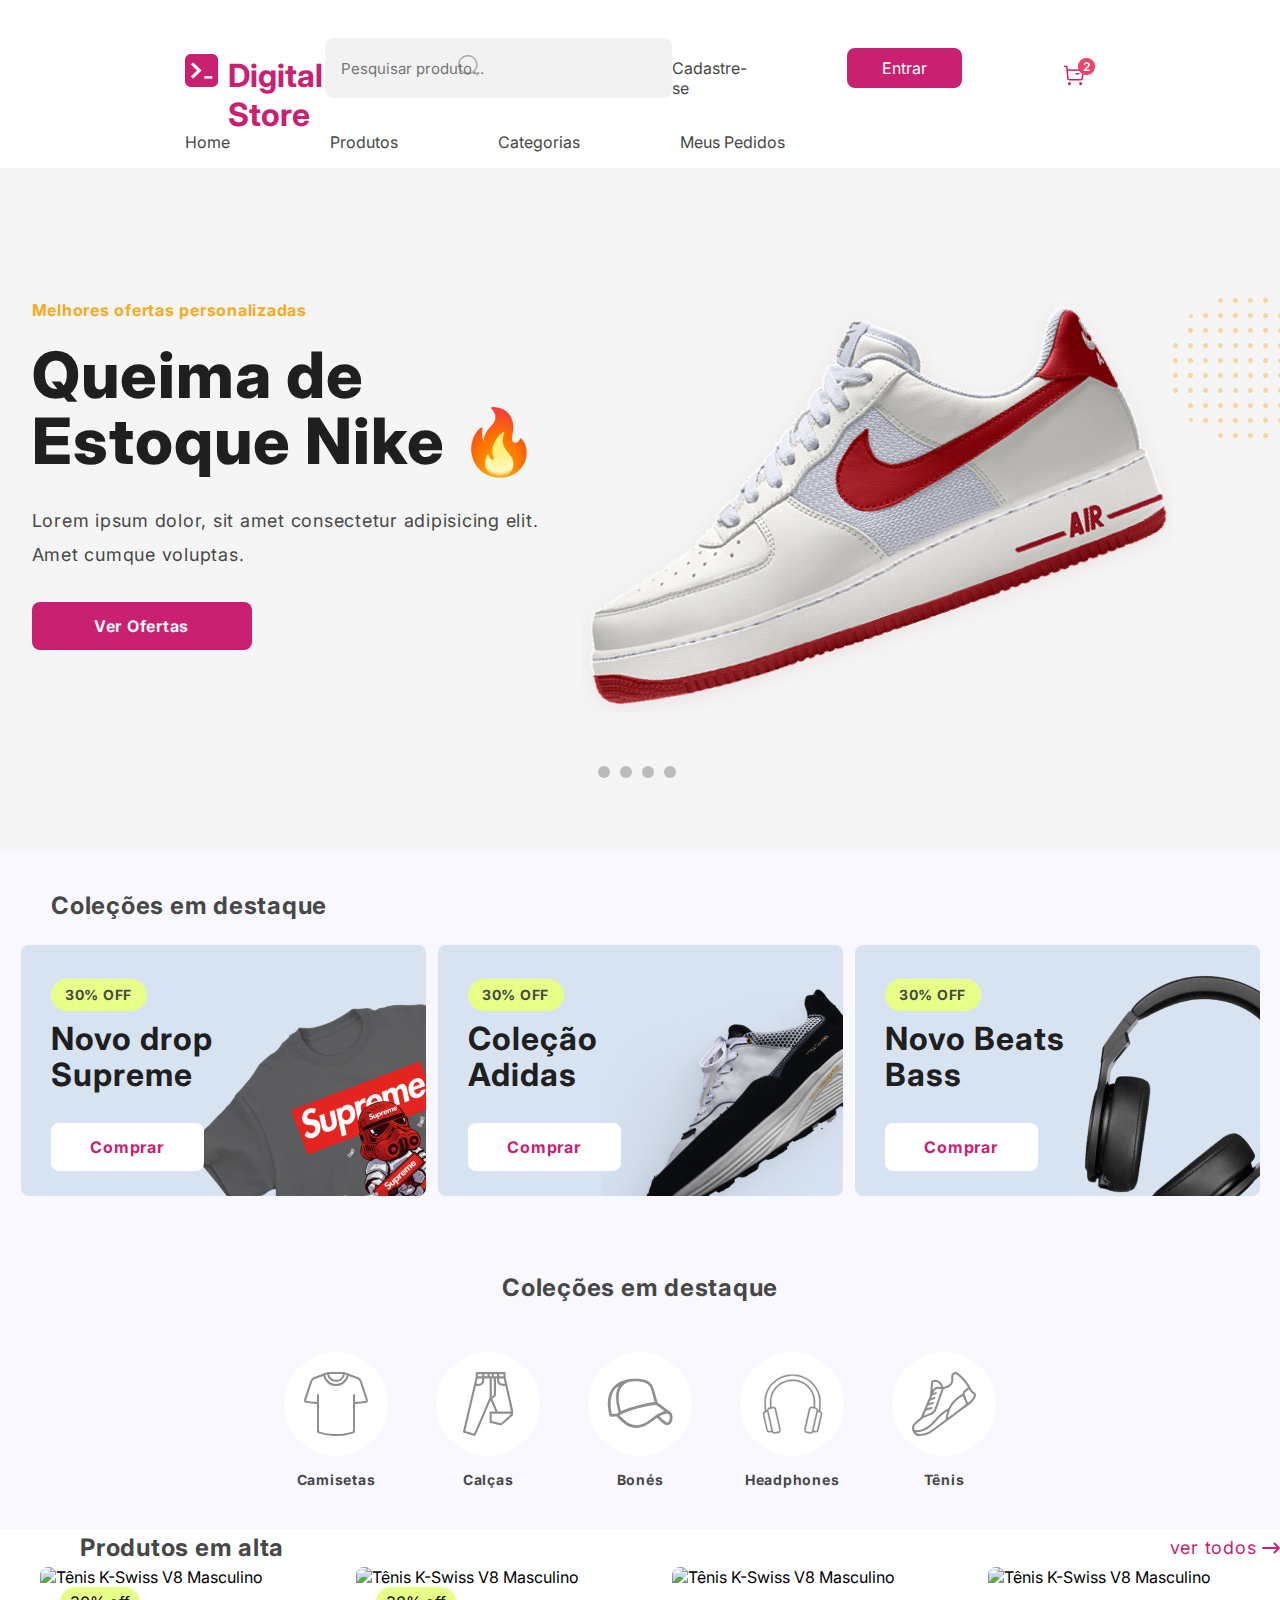
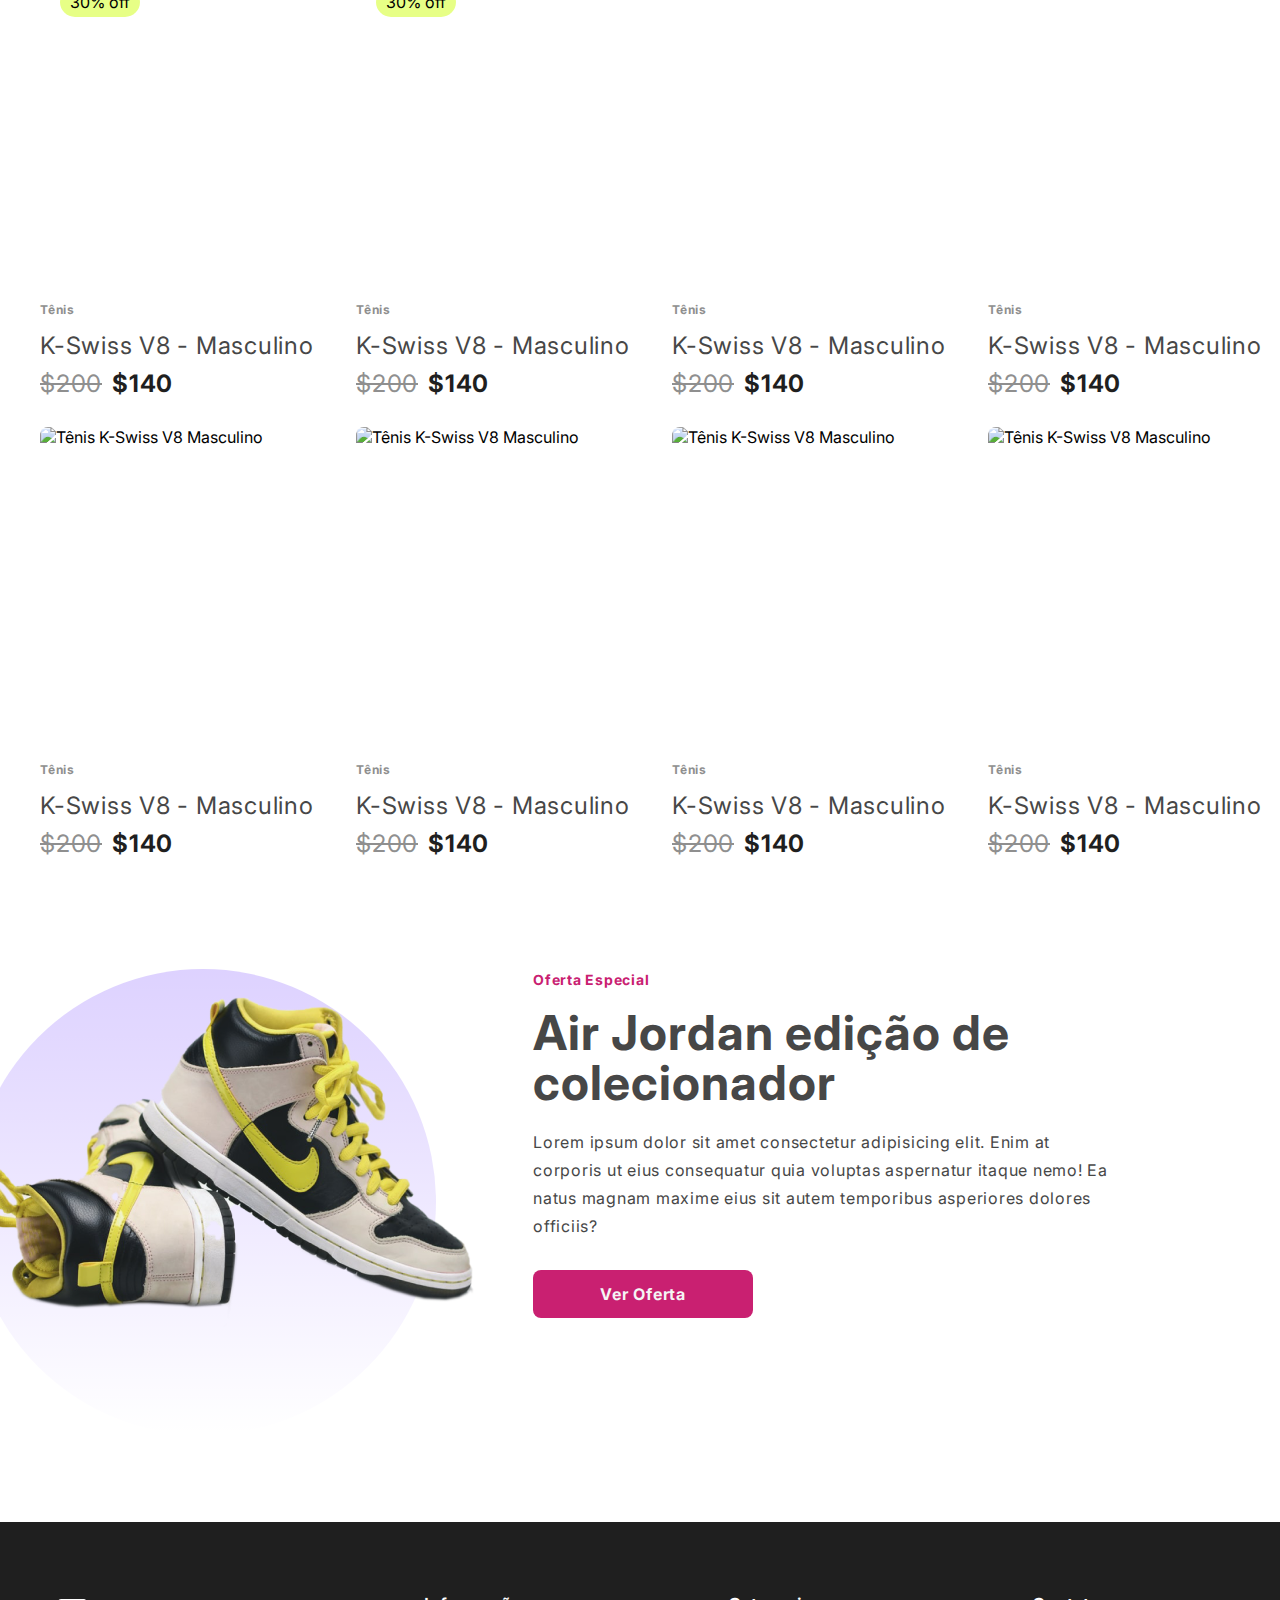
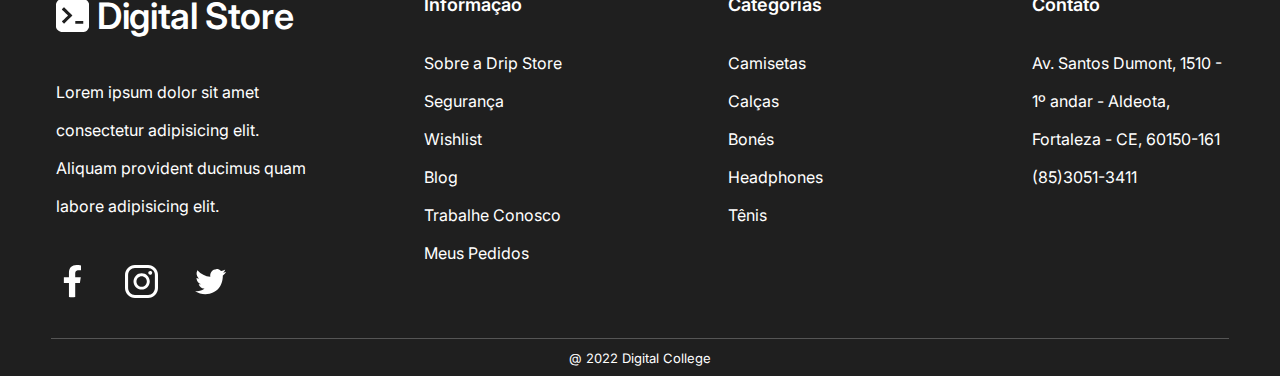
==== commit a03dc434: "Merge branch 'main' into ThiagoNess" ====
--- a/index.html
+++ b/index.html
@@ -1,9 +1,9 @@
 <!DOCTYPE html>
 <html lang="pt-br">
-<head>
-    <meta charset="UTF-8">
-    <meta http-equiv="X-UA-Compatible" content="IE=edge">
-    <meta name="viewport" content="width=device-width, initial-scale=1.0">
+  <head>
+    <meta charset="UTF-8" />
+    <meta http-equiv="X-UA-Compatible" content="IE=edge" />
+    <meta name="viewport" content="width=device-width, initial-scale=1.0" />
     <title>Digital Store</title>
     <link rel="stylesheet" href="css/estilo.css">
 </head>
@@ -137,6 +137,110 @@
     </section>
 
     <!-- SESSÃO - GALERIA -->
+      
+      <section class="galeria">
+        <div class="galeria-header">
+            <h3 class="galeria-titulo">Produtos em alta</h3>
+            <div class="galeria-todos">
+              <span>ver todos</span>
+              <svg class="seta-todos" width="18" height="12" viewBox="0 0 18 12" fill="none" xmlns="http://www.w3.org/2000/svg">
+                <path d="M12.5 1.5L17 6M17 6L12.5 10.5M17 6H1" stroke="#C92071" stroke-width="1.8" stroke-linecap="round" stroke-linejoin="round"/>
+              </svg>
+            </div>
+        </div>
+        <ul class="product-gallery">
+          <li class="product-item">
+            <div class="product-image">
+              <img src="imagens/tenis-v8.png" alt="Tênis K-Swiss V8 Masculino" />
+              <div class="promotion-label">30% off</div>
+            </div>
+            <div class="product-details">
+              <div class="product-type">Tênis</div>
+              <div class="product-line">K-Swiss V8 - Masculino</div>
+              <div class="product-price">$200</div>
+              <div class="product-price-promo">$140</div>
+            </div>
+          </li>
+          <li class="product-item">
+            <div class="product-image">
+              <img src="imagens/tenis-v8.png" alt="Tênis K-Swiss V8 Masculino" />
+              <div class="promotion-label">30% off</div>
+            </div>
+            <div class="product-details">
+              <div class="product-type">Tênis</div>
+              <div class="product-line">K-Swiss V8 - Masculino</div>
+              <div class="product-price">$200</div>
+              <div class="product-price-promo">$140</div>
+            </div>
+          </li>
+          <li class="product-item">
+            <div class="product-image">
+              <img src="imagens/tenis-v8.png" alt="Tênis K-Swiss V8 Masculino" />
+            </div>
+            <div class="product-details">
+              <div class="product-type">Tênis</div>
+              <div class="product-line">K-Swiss V8 - Masculino</div>
+              <div class="product-price">$200</div>
+              <div class="product-price-promo">$140</div>
+            </div>
+          </li>
+          <li class="product-item">
+            <div class="product-image">
+              <img src="imagens/tenis-v8.png" alt="Tênis K-Swiss V8 Masculino" />
+            </div>
+            <div class="product-details">
+              <div class="product-type">Tênis</div>
+              <div class="product-line">K-Swiss V8 - Masculino</div>
+              <div class="product-price">$200</div>
+              <div class="product-price-promo">$140</div>
+            </div>
+          </li>
+          <li class="product-item">
+            <div class="product-image">
+              <img src="imagens/tenis-v8.png" alt="Tênis K-Swiss V8 Masculino" />
+            </div>
+            <div class="product-details">
+              <div class="product-type">Tênis</div>
+              <div class="product-line">K-Swiss V8 - Masculino</div>
+              <div class="product-price">$200</div>
+              <div class="product-price-promo">$140</div>
+            </div>
+          </li>
+          <li class="product-item">
+            <div class="product-image">
+              <img src="imagens/tenis-v8.png" alt="Tênis K-Swiss V8 Masculino" />
+            </div>
+            <div class="product-details">
+              <div class="product-type">Tênis</div>
+              <div class="product-line">K-Swiss V8 - Masculino</div>
+              <div class="product-price">$200</div>
+              <div class="product-price-promo">$140</div>
+            </div>
+          </li>
+          <li class="product-item">
+            <div class="product-image">
+              <img src="imagens/tenis-v8.png" alt="Tênis K-Swiss V8 Masculino" />
+            </div>
+            <div class="product-details">
+              <div class="product-type">Tênis</div>
+              <div class="product-line">K-Swiss V8 - Masculino</div>
+              <div class="product-price">$200</div>
+              <div class="product-price-promo">$140</div>
+            </div>
+          </li>
+          <li class="product-item">
+            <div class="product-image">
+              <img src="imagens/tenis-v8.png" alt="Tênis K-Swiss V8 Masculino" />
+            </div>
+            <div class="product-details">
+              <div class="product-type">Tênis</div>
+              <div class="product-line">K-Swiss V8 - Masculino</div>
+              <div class="product-price">$200</div>
+              <div class="product-price-promo">$140</div>
+            </div>
+          </li>
+        </ul>
+    </section>
 
     <!-- SESSÃO - OFERTA ESPECIAL -->
 
--- a/css/estilo.css
+++ b/css/estilo.css
@@ -477,6 +477,146 @@
 }
 
   /* ELEMENTOS DA SESSÃO GALERIA */
+.galeria-header {
+  display: flex;
+  justify-content: space-between;
+  align-items: center;
+  margin: 0 auto;
+  max-width: 1320px;
+  margin-left: auto;
+}
+
+.galeria-titulo {
+  font-family: 'Inter';
+  font-style: normal;
+  font-weight: 700;
+  font-size: 24px;
+  line-height: 38px;
+  letter-spacing: 0.75px;
+  color: #474747;
+  margin-left: 80px;
+}
+
+.galeria-todos{
+  font-family: 'Inter';
+  font-style: normal;
+  font-weight: 400;
+  font-size: 18px;
+  line-height: 34px;
+  letter-spacing: 0.75px;
+  color: #C92071;
+}
+
+.seta-todos{
+  margin-right: 0px;
+}
+
+.product-gallery {
+    list-style: none;
+    display: grid;
+    grid-template-columns: repeat(4, 1fr);
+    gap: 24px;
+    margin: 0 auto;
+    max-width: 1200px;
+  }
+
+.product-item{
+    margin-left: 0;
+}
+
+.product-image {
+    position: relative;
+    width: 292px;
+    height: 321px;
+    background-color: #fff;
+    border-radius: 8px;
+    overflow: hidden;
+  }
+  
+.product-image:before {
+    content: "";
+    display: block;
+    padding-top: 100%;
+  }
+
+.product-image img {
+    position: absolute;
+    top: 0;
+    left: 0;
+    bottom: 0;
+    right: 0px;
+    margin: auto;
+    max-width: 100%;
+    max-height: 100%;
+  }
+
+.promotion-label {
+    position: absolute;
+    top: 20px;
+    left: 20px;
+    background-color: #E7FF86;
+    color: #000000;
+    padding: 5px 10px;
+    border-radius: 29px;
+  }
+
+.product-details {
+    margin-top: 10px;
+    text-align: center;
+    display: flex;
+    flex-wrap: wrap;
+    align-items: center;
+}
+
+.product-type {
+    margin-bottom: 5px;
+    font-family: 'Inter';
+    font-style: normal;
+    font-weight: 700;
+    font-size: 12px;
+    line-height: 24px;
+    letter-spacing: 0.75px;
+    color: #8F8F8F;
+    text-align: left;
+}
+
+.product-line {
+    font-family: 'Inter';
+    font-style: normal;
+    font-weight: 400;
+    font-size: 24px;
+    line-height: 38px;
+    letter-spacing: 0.75px;
+    color: #474747;
+    text-align: left;
+    flex: 1 1 100%;
+}
+
+.product-price {
+    font-family: 'Inter';
+    font-style: normal;
+    font-weight: 400;
+    font-size: 24px;
+    line-height: 38px;
+    letter-spacing: 0.75px;
+    color: #8F8F8F;
+    text-align: left;
+    flex: 0 0 auto;
+    text-decoration: line-through;
+}
+
+.product-price-promo {
+    font-family: 'Inter';
+    font-style: normal;
+    font-weight: 700;
+    font-size: 24px;
+    line-height: 38px;
+    letter-spacing: 0.75px;
+    color: #1F1F1F;
+    text-align: left;
+    margin-left: 10px;
+    flex: 0 0 auto;
+}
 
   /* ELEMENTOS DA SESSÃO OFERTA */
 
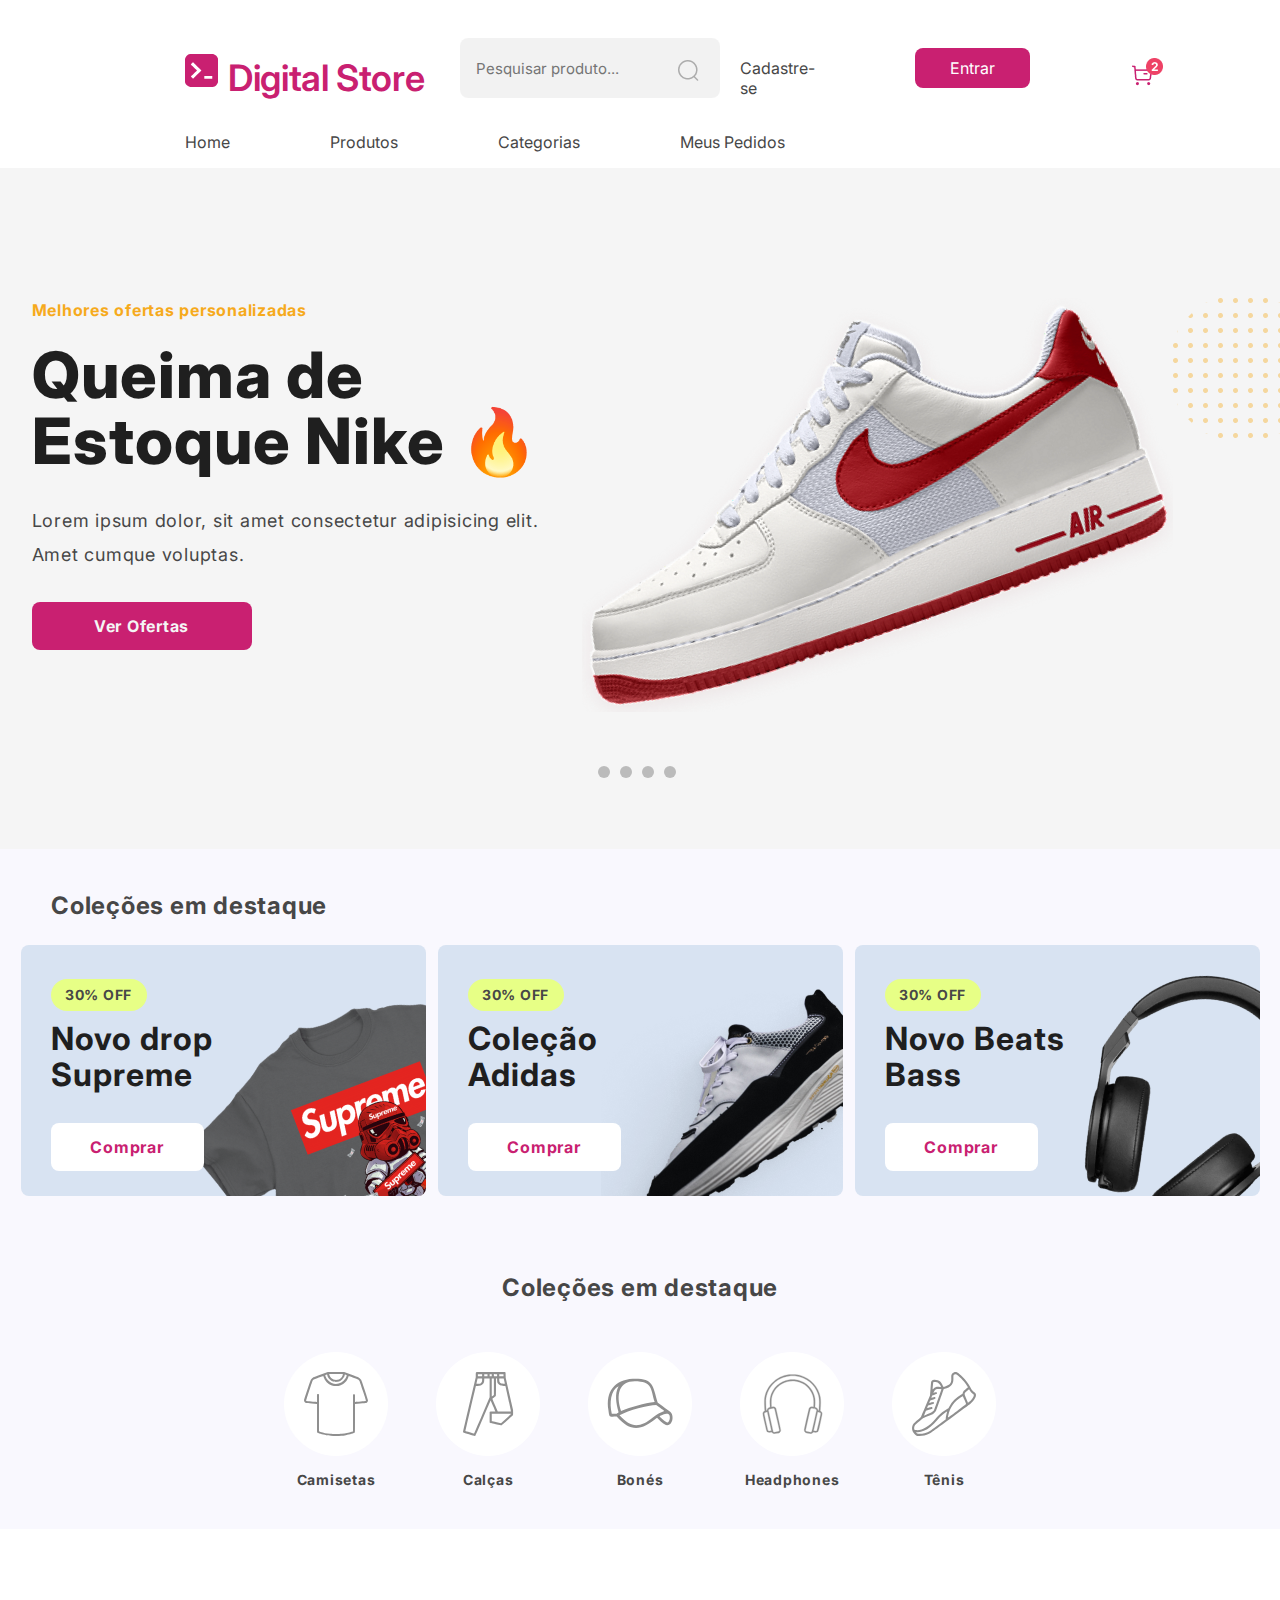
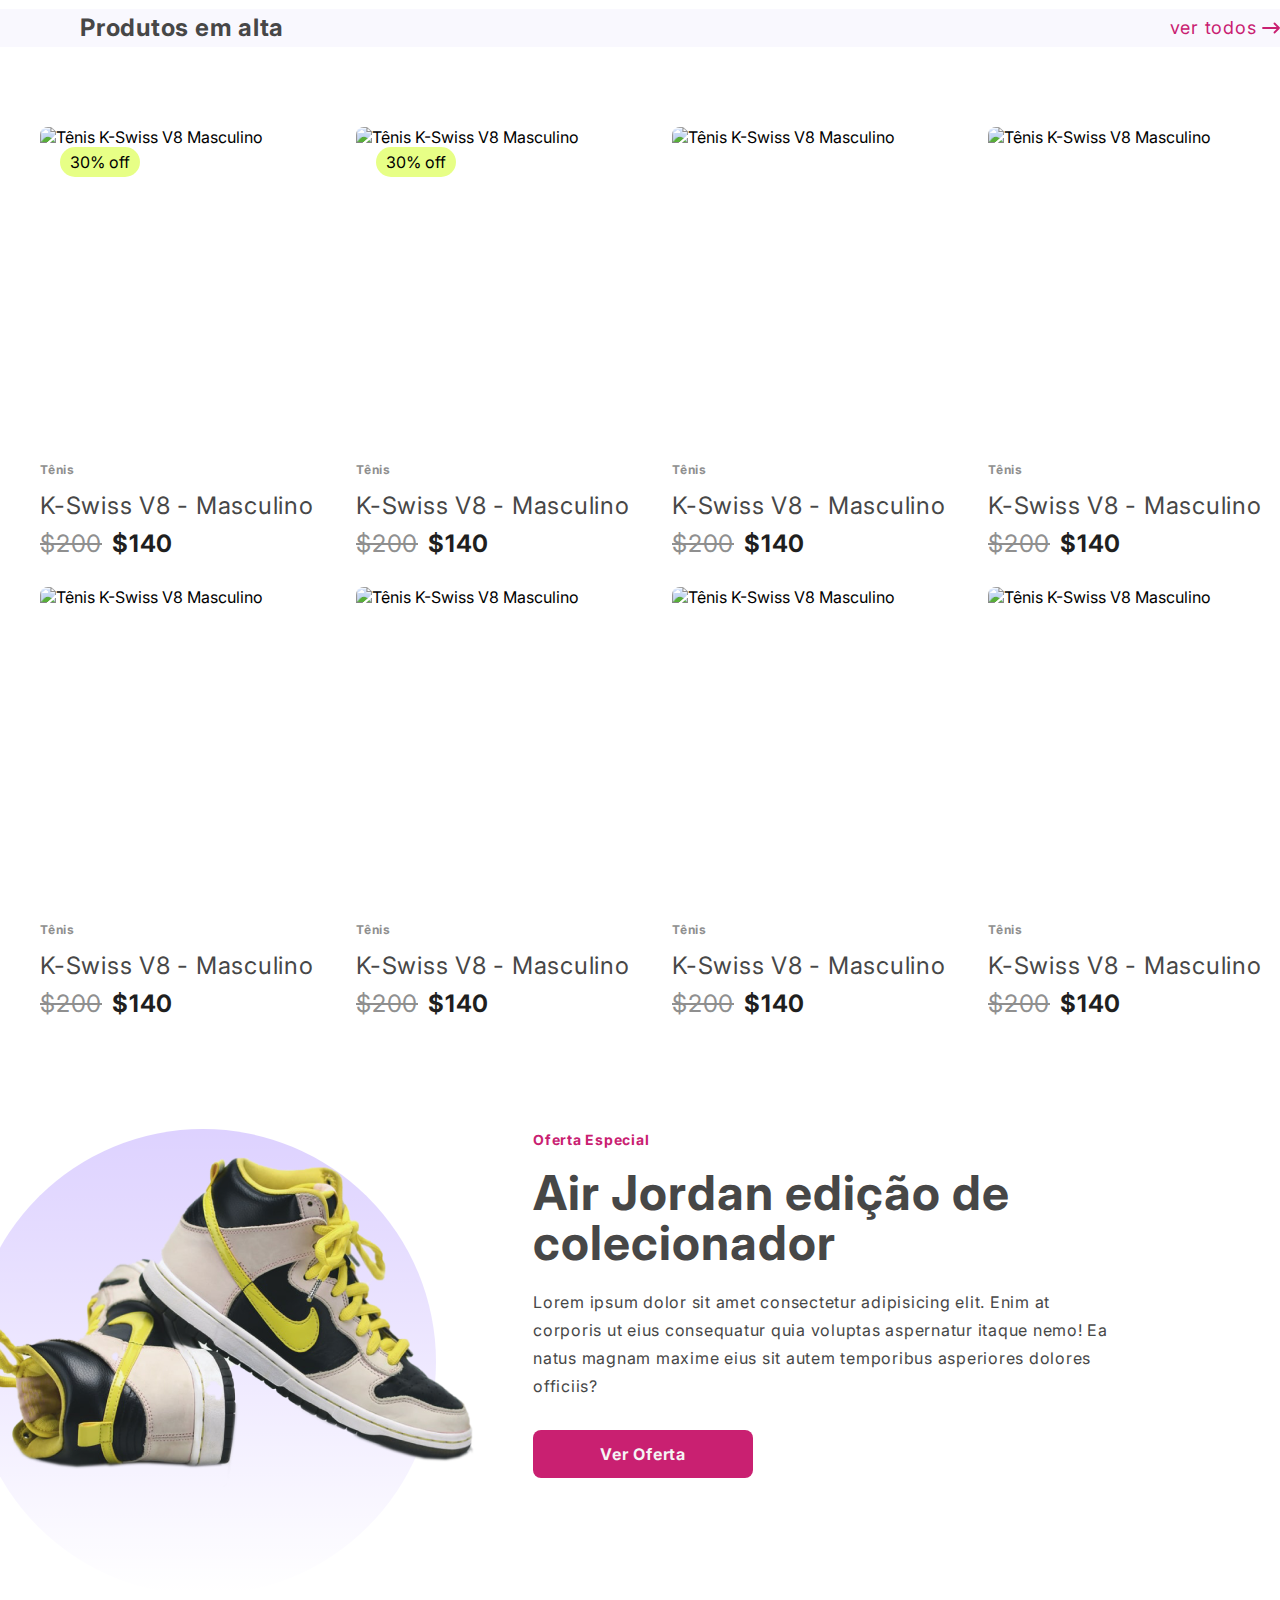
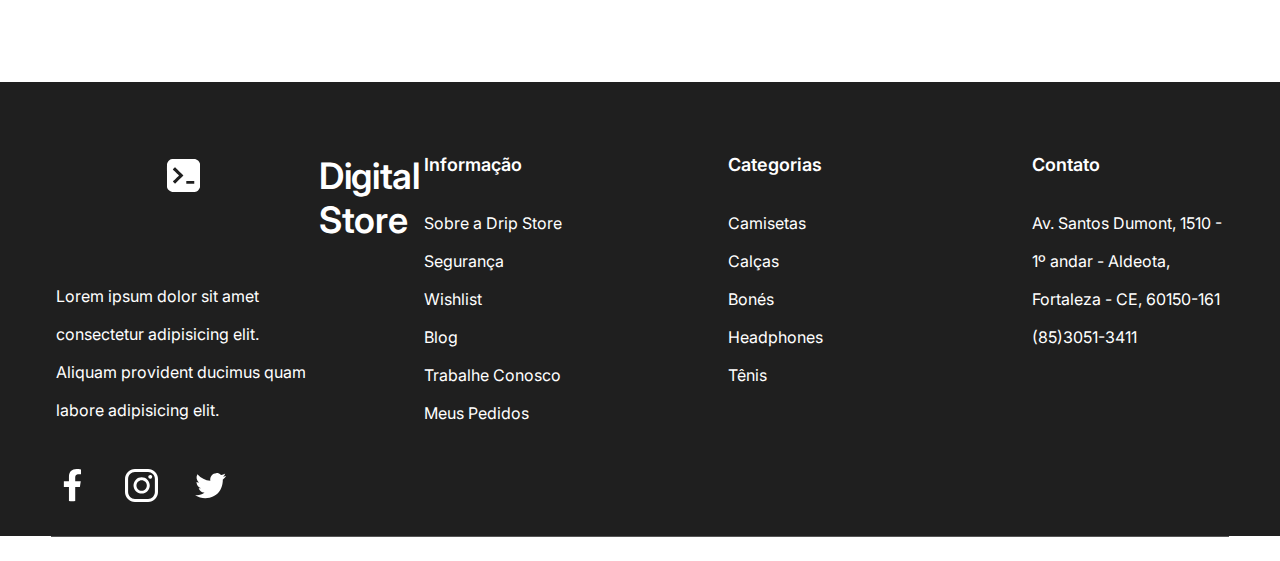
==== commit a973ab57: "Update index.html" ====
--- a/index.html
+++ b/index.html
@@ -11,7 +11,7 @@
     <section>
       <header class="cima">
         <div class="logo">
-            <img src="images/Vector.png" alt="">
+            <img src="images/Logo Digital Store Rosa.svg" alt="">
             <h1>Digital Store</h1>
         </div>
         <div class="busca">
--- a/css/estilo.css
+++ b/css/estilo.css
@@ -15,6 +15,7 @@
     padding: 16px 185px;
     width: 100%;
     align-items: center;
+    gap: 20px;
 }
 
 header .cima{
@@ -33,6 +34,8 @@
 
 .logo{
     display: flex;
+    flex-wrap: nowrap;
+    min-width: 255px;
 }
 
 .logo img{
@@ -46,12 +49,21 @@
     height: 44px;
     margin-left: 10px;
     margin-top: 40px;
+    font-family: 'Inter';
+    font-style: normal;
+    font-weight: 600;
+    font-size: 36.3951px;
+    line-height: 44px;
+    letter-spacing: -0.01em;
+    color: #C92071;
 }
 
 header .busca{
+    position: relative;
     background-color: #47474710;
     height: 60px;
     border-radius: 8px;
+    min-width: 260px;
     width: 560px;
     display: flex;
     margin-top: 20px;
@@ -78,8 +90,8 @@
 
 header .busca img{
     position: absolute;
-    top: 33px;
-    right: 50rem;
+    top: 0;
+    right: 20px;
     cursor: pointer;
     margin-top: 20px;
 }
@@ -477,11 +489,13 @@
 }
 
   /* ELEMENTOS DA SESSÃO GALERIA */
+
 .galeria-header {
   display: flex;
+  background-color: #f9f8fe;
   justify-content: space-between;
   align-items: center;
-  margin: 0 auto;
+  margin: 80px auto 80px auto;
   max-width: 1320px;
   margin-left: auto;
 }
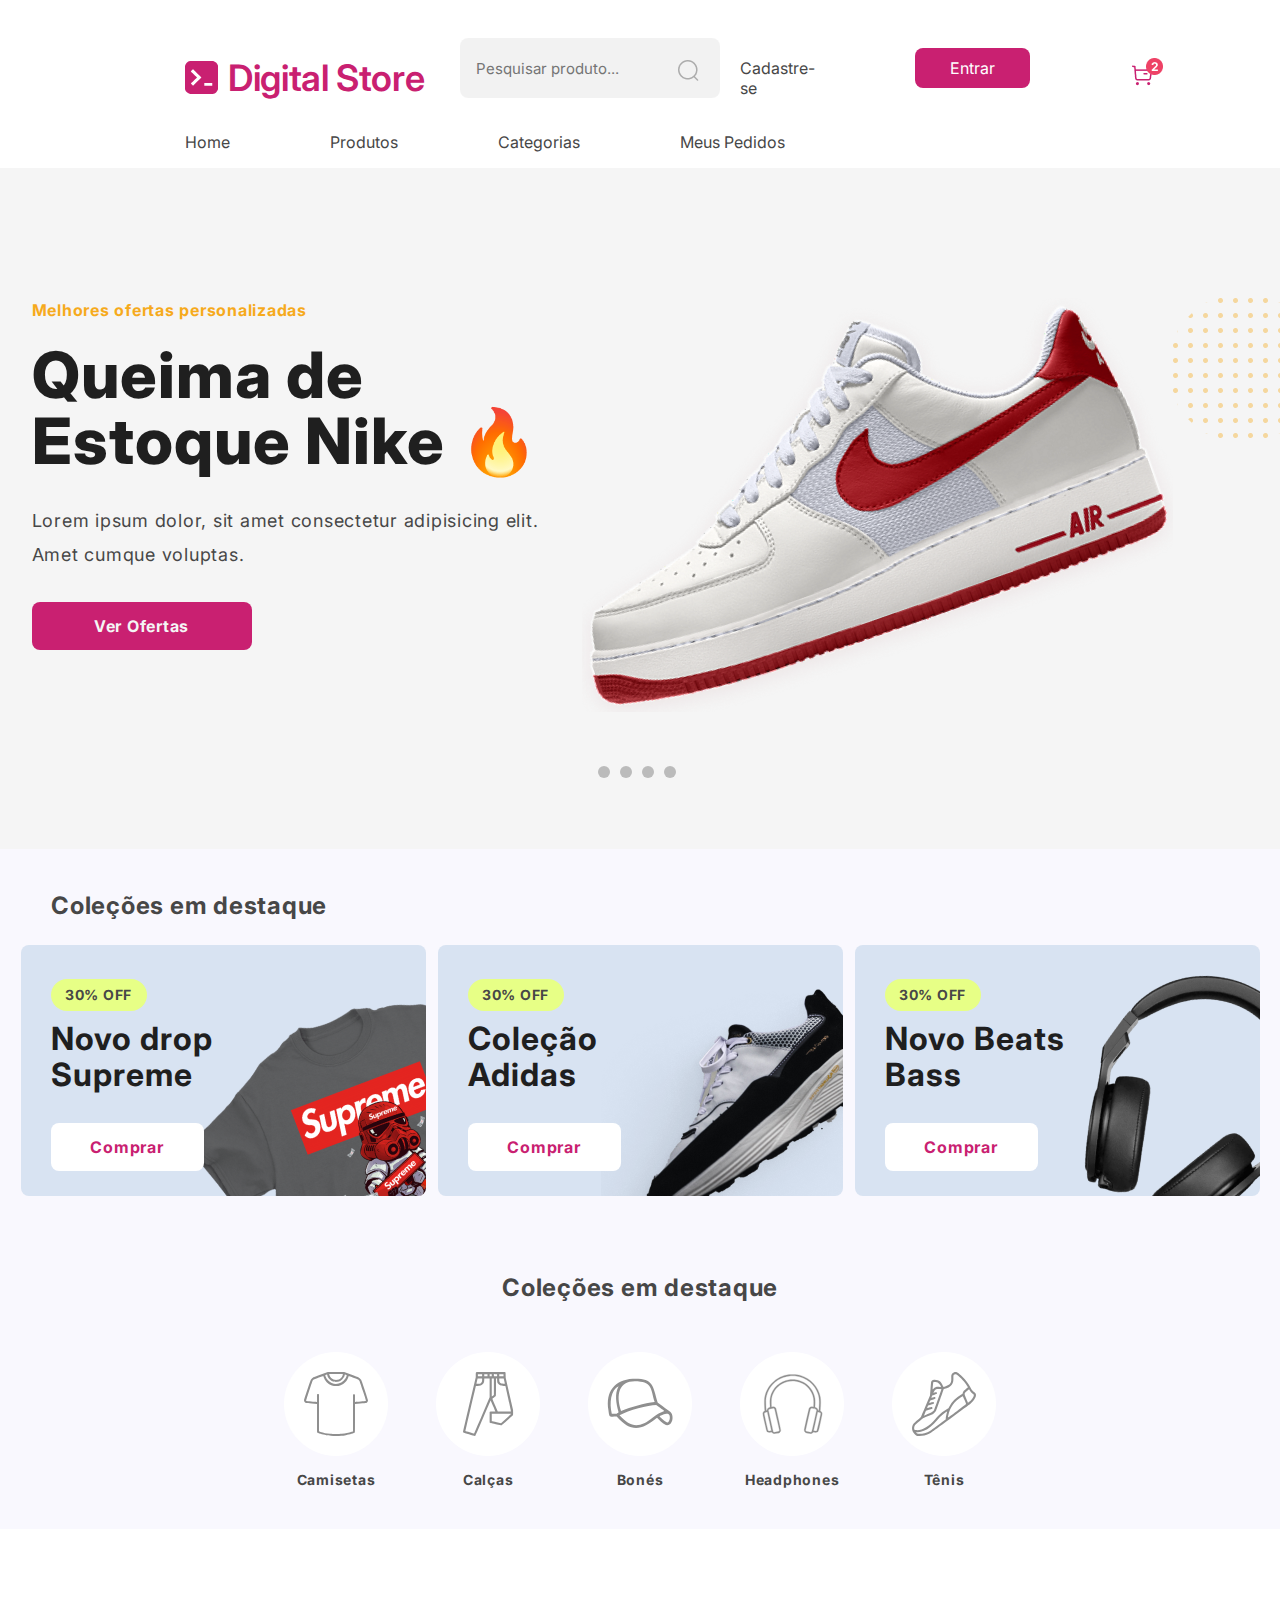
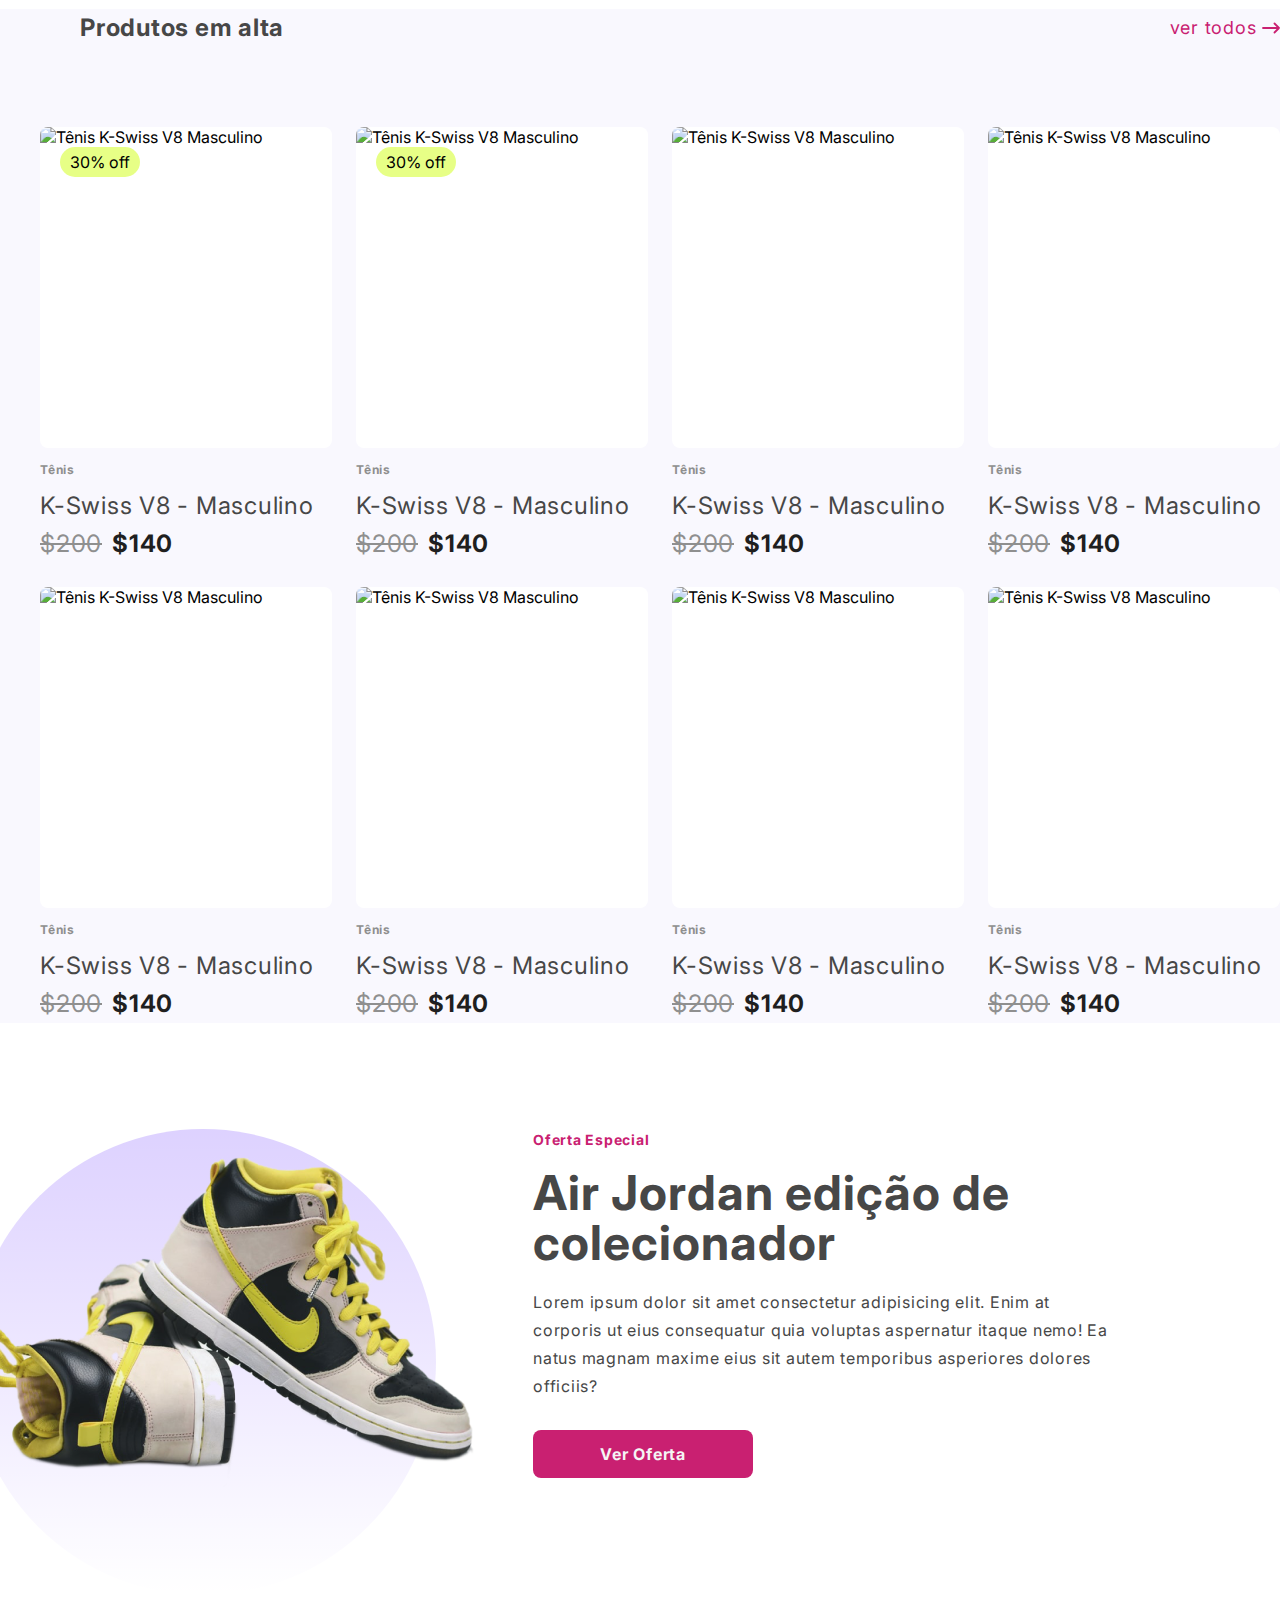
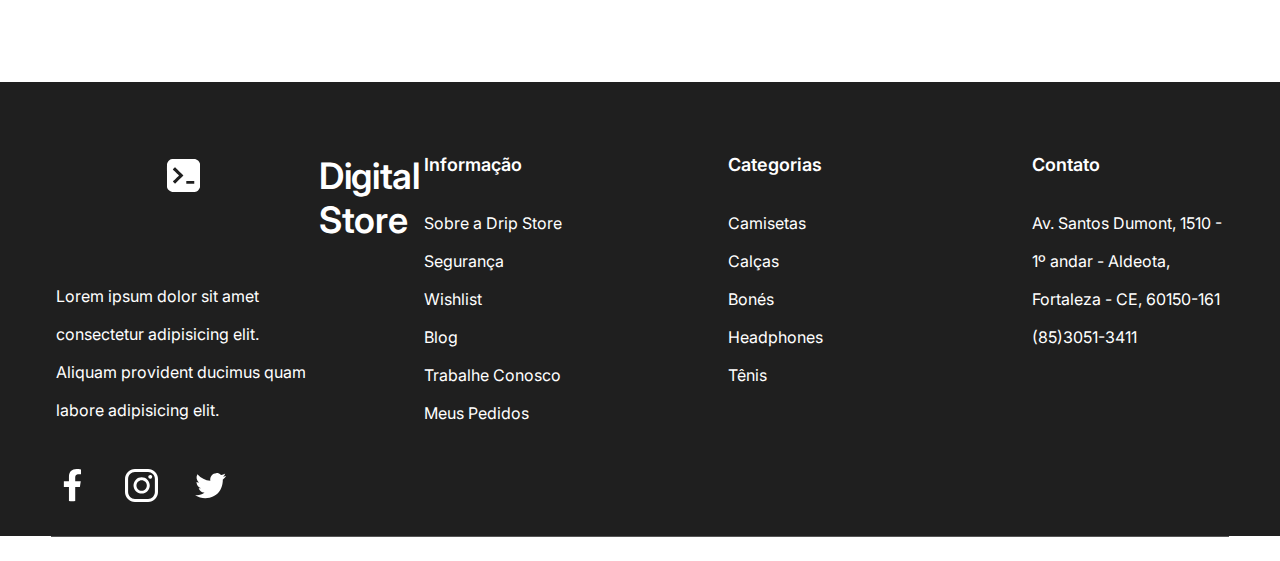
==== commit 4259c822: "Update index.html" ====
--- a/index.html
+++ b/index.html
@@ -21,7 +21,7 @@
         <div>
             <nav class="cima">
                 <ul>
-                <li><a href="https://www.google.com/webhp?hl=es&sa=X&ved=0ahUKEwipm_LIyNz-AhWeG7kGHeZNDPYQPAgI">Cadastre-se</a></li>
+                <li class="cadastro"><a href="https://www.google.com/webhp?hl=es&sa=X&ved=0ahUKEwipm_LIyNz-AhWeG7kGHeZNDPYQPAgI">Cadastre-se</a></li>
                 <li><a class="btn" href="entrar">Entrar</a></li>
                 <li><a href="https://www.google.com/webhp?hl=es&sa=X&ved=0ahUKEwipm_LIyNz-AhWeG7kGHeZNDPYQPAgI"><img src="images/carrinho.png" alt=""></a></li>
             </ul>  
--- a/css/estilo.css
+++ b/css/estilo.css
@@ -36,6 +36,7 @@
     display: flex;
     flex-wrap: nowrap;
     min-width: 255px;
+    align-items: center;
 }
 
 .logo img{
@@ -490,9 +491,12 @@
 
   /* ELEMENTOS DA SESSÃO GALERIA */
 
+.galeria{
+    background-color: #f9f8fe;
+}
+
 .galeria-header {
   display: flex;
-  background-color: #f9f8fe;
   justify-content: space-between;
   align-items: center;
   margin: 80px auto 80px auto;
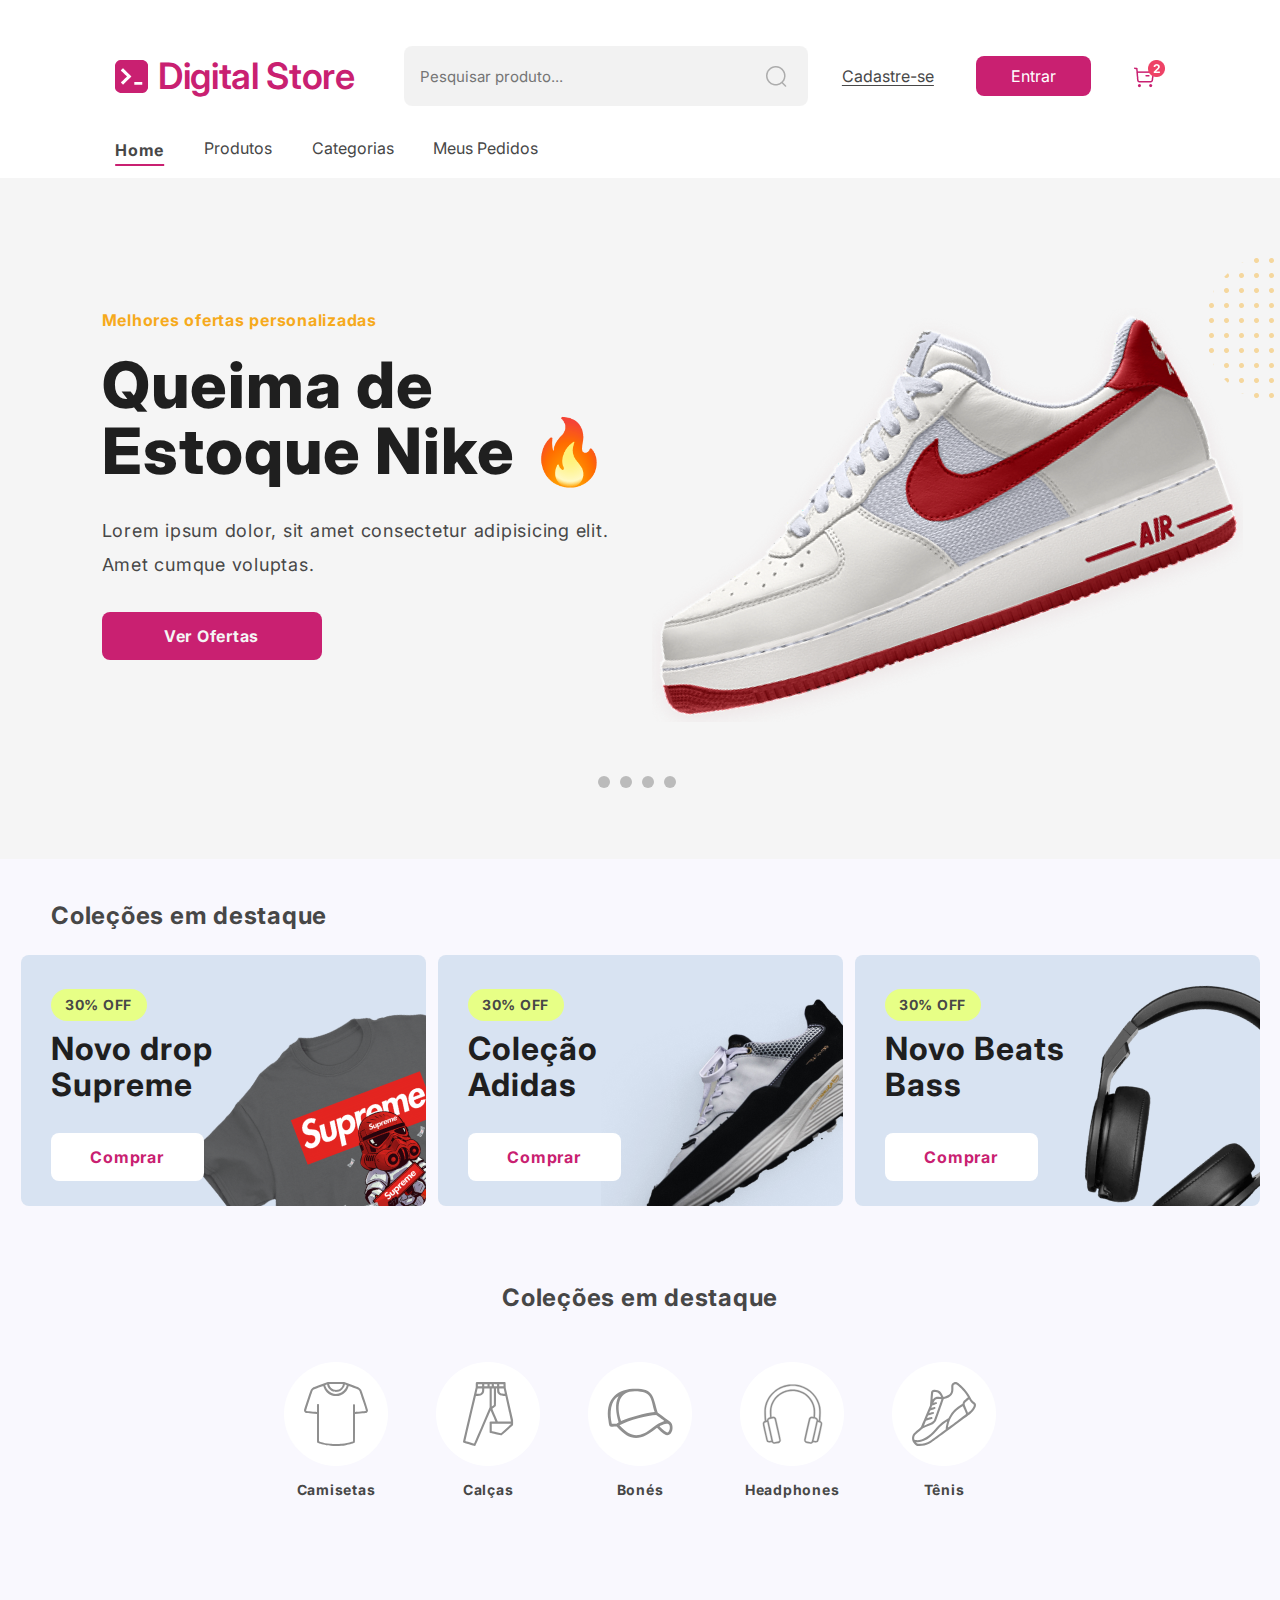
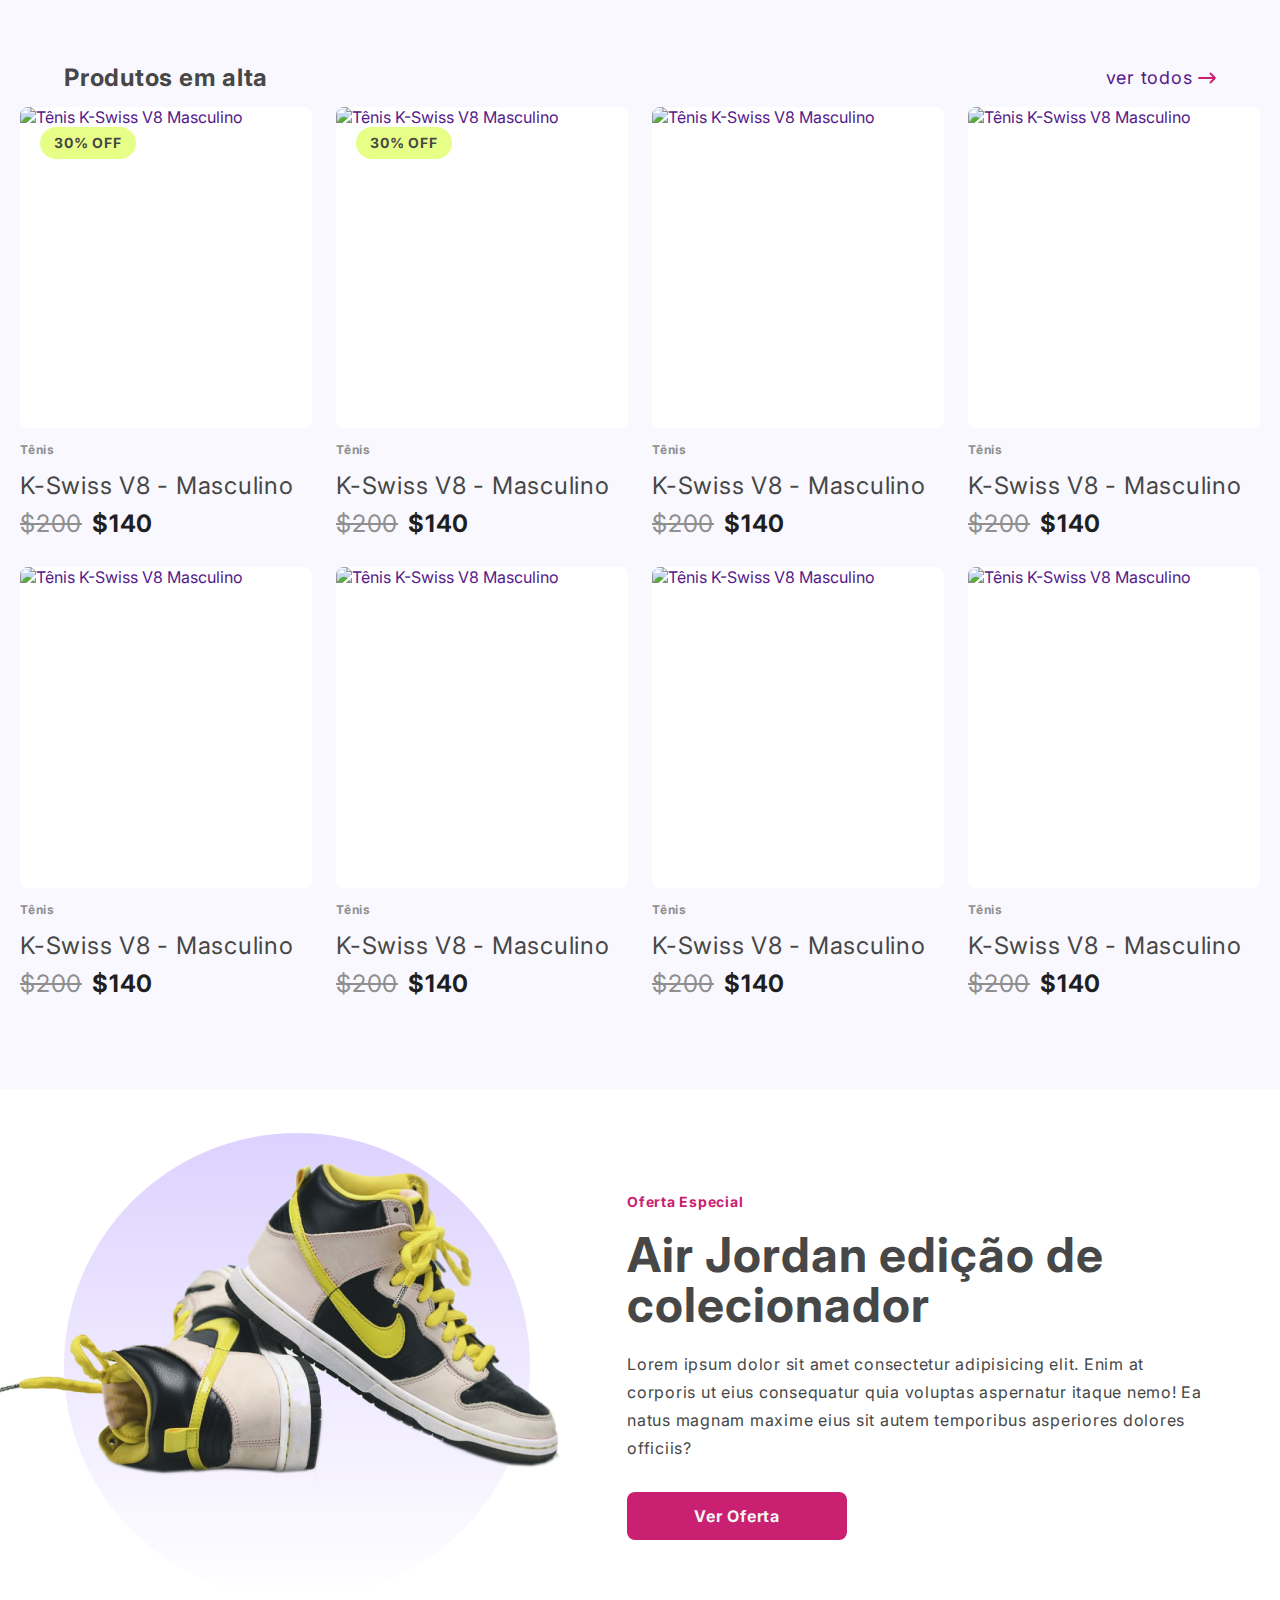
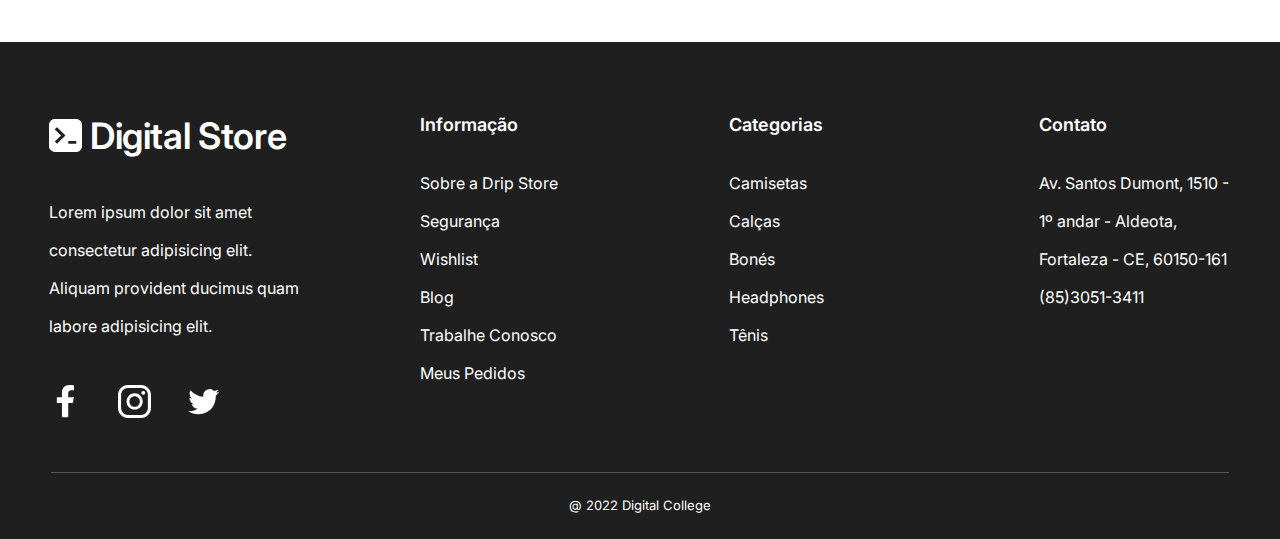
==== commit b153e820: "Finalizado 2 - a missão" ====
--- a/index.html
+++ b/index.html
@@ -10,29 +10,27 @@
 <body>
     <section>
       <header class="cima">
-        <div class="logo">
-            <img src="images/Logo Digital Store Rosa.svg" alt="">
-            <h1>Digital Store</h1>
+        <div class="header_logo">
+            <a href="">
+              <img src="images/Logo Digital Store Rosa.svg" alt="">
+              <h1>Digital Store</h1>
+            </a>
         </div>
         <div class="busca">
             <input type="text" name="pesquisa" id="" placeholder="Pesquisar produto...">
             <img src="images/lupa.png" alt="">
         </div>
-        <div>
-            <nav class="cima">
-                <ul>
-                <li class="cadastro"><a href="https://www.google.com/webhp?hl=es&sa=X&ved=0ahUKEwipm_LIyNz-AhWeG7kGHeZNDPYQPAgI">Cadastre-se</a></li>
-                <li><a class="btn" href="entrar">Entrar</a></li>
-                <li><a href="https://www.google.com/webhp?hl=es&sa=X&ved=0ahUKEwipm_LIyNz-AhWeG7kGHeZNDPYQPAgI"><img src="images/carrinho.png" alt=""></a></li>
-            </ul>  
-            </nav>
+        <div class="botoes_header_direita">
+                <div class="cadastro"><a href="https://www.google.com/webhp?hl=es&sa=X&ved=0ahUKEwipm_LIyNz-AhWeG7kGHeZNDPYQPAgI">Cadastre-se</a></div>
+                <div><a class="btn" href="entrar">Entrar</a></div>
+                <div><a href="https://www.google.com/webhp?hl=es&sa=X&ved=0ahUKEwipm_LIyNz-AhWeG7kGHeZNDPYQPAgI"><img src="images/carrinho.png" alt=""></a></div>
         </div>
       </header>
       <header class="baixo">
         <div class="container">
           <nav class="navigation">
             <ul>
-              <li><a href="https://www.google.com/webhp?hl=es&sa=X&ved=0ahUKEwipm_LIyNz-AhWeG7kGHeZNDPYQPAgI">Home</a></li>
+              <li class="pag_ativa"><a href="https://www.google.com/webhp?hl=es&sa=X&ved=0ahUKEwipm_LIyNz-AhWeG7kGHeZNDPYQPAgI">Home</a></li>
               <li><a href="https://www.google.com/webhp?hl=es&sa=X&ved=0ahUKEwipm_LIyNz-AhWeG7kGHeZNDPYQPAgI">Produtos</a></li>
               <li><a href="https://www.google.com/webhp?hl=es&sa=X&ved=0ahUKEwipm_LIyNz-AhWeG7kGHeZNDPYQPAgI">Categorias</a></li>
               <li><a href="https://www.google.com/webhp?hl=es&sa=X&ved=0ahUKEwipm_LIyNz-AhWeG7kGHeZNDPYQPAgI">Meus Pedidos</a></li>
@@ -40,7 +38,8 @@
           </nav>
         </div>  
       </header>
-  
+    </section>
+
     <!-- SESSÃO - BANNER -->
 
     <section class="banner">
@@ -142,103 +141,103 @@
         <div class="galeria-header">
             <h3 class="galeria-titulo">Produtos em alta</h3>
             <div class="galeria-todos">
-              <span>ver todos</span>
+              <span><a href="" alt="">ver todos</a></span>
               <svg class="seta-todos" width="18" height="12" viewBox="0 0 18 12" fill="none" xmlns="http://www.w3.org/2000/svg">
                 <path d="M12.5 1.5L17 6M17 6L12.5 10.5M17 6H1" stroke="#C92071" stroke-width="1.8" stroke-linecap="round" stroke-linejoin="round"/>
               </svg>
             </div>
         </div>
         <ul class="product-gallery">
-          <li class="product-item">
-            <div class="product-image">
-              <img src="imagens/tenis-v8.png" alt="Tênis K-Swiss V8 Masculino" />
-              <div class="promotion-label">30% off</div>
-            </div>
-            <div class="product-details">
-              <div class="product-type">Tênis</div>
-              <div class="product-line">K-Swiss V8 - Masculino</div>
-              <div class="product-price">$200</div>
-              <div class="product-price-promo">$140</div>
-            </div>
-          </li>
-          <li class="product-item">
-            <div class="product-image">
-              <img src="imagens/tenis-v8.png" alt="Tênis K-Swiss V8 Masculino" />
-              <div class="promotion-label">30% off</div>
-            </div>
-            <div class="product-details">
-              <div class="product-type">Tênis</div>
-              <div class="product-line">K-Swiss V8 - Masculino</div>
-              <div class="product-price">$200</div>
-              <div class="product-price-promo">$140</div>
-            </div>
-          </li>
-          <li class="product-item">
-            <div class="product-image">
-              <img src="imagens/tenis-v8.png" alt="Tênis K-Swiss V8 Masculino" />
-            </div>
-            <div class="product-details">
-              <div class="product-type">Tênis</div>
-              <div class="product-line">K-Swiss V8 - Masculino</div>
-              <div class="product-price">$200</div>
-              <div class="product-price-promo">$140</div>
-            </div>
-          </li>
-          <li class="product-item">
-            <div class="product-image">
-              <img src="imagens/tenis-v8.png" alt="Tênis K-Swiss V8 Masculino" />
-            </div>
-            <div class="product-details">
-              <div class="product-type">Tênis</div>
-              <div class="product-line">K-Swiss V8 - Masculino</div>
-              <div class="product-price">$200</div>
-              <div class="product-price-promo">$140</div>
-            </div>
-          </li>
-          <li class="product-item">
-            <div class="product-image">
-              <img src="imagens/tenis-v8.png" alt="Tênis K-Swiss V8 Masculino" />
-            </div>
-            <div class="product-details">
-              <div class="product-type">Tênis</div>
-              <div class="product-line">K-Swiss V8 - Masculino</div>
-              <div class="product-price">$200</div>
-              <div class="product-price-promo">$140</div>
-            </div>
-          </li>
-          <li class="product-item">
-            <div class="product-image">
-              <img src="imagens/tenis-v8.png" alt="Tênis K-Swiss V8 Masculino" />
-            </div>
-            <div class="product-details">
-              <div class="product-type">Tênis</div>
-              <div class="product-line">K-Swiss V8 - Masculino</div>
-              <div class="product-price">$200</div>
-              <div class="product-price-promo">$140</div>
-            </div>
-          </li>
-          <li class="product-item">
-            <div class="product-image">
-              <img src="imagens/tenis-v8.png" alt="Tênis K-Swiss V8 Masculino" />
-            </div>
-            <div class="product-details">
-              <div class="product-type">Tênis</div>
-              <div class="product-line">K-Swiss V8 - Masculino</div>
-              <div class="product-price">$200</div>
-              <div class="product-price-promo">$140</div>
-            </div>
-          </li>
-          <li class="product-item">
-            <div class="product-image">
-              <img src="imagens/tenis-v8.png" alt="Tênis K-Swiss V8 Masculino" />
-            </div>
-            <div class="product-details">
-              <div class="product-type">Tênis</div>
-              <div class="product-line">K-Swiss V8 - Masculino</div>
-              <div class="product-price">$200</div>
-              <div class="product-price-promo">$140</div>
-            </div>
-          </li>
+          <a href="" alt="" class="product-item">
+            <div class="product-image">
+              <img src="imagens/tenis-v8.png" alt="Tênis K-Swiss V8 Masculino" />
+              <div class="promotion-label">30% OFF</div>
+            </div>
+            <div class="product-details">
+              <div class="product-type">Tênis</div>
+              <div class="product-line">K-Swiss V8 - Masculino</div>
+              <div class="product-price">$200</div>
+              <div class="product-price-promo">$140</div>
+            </div>
+          </a>
+          <a href="" alt="" class="product-item">
+            <div class="product-image">
+              <img src="imagens/tenis-v8.png" alt="Tênis K-Swiss V8 Masculino" />
+              <div class="promotion-label">30% OFF</div>
+            </div>
+            <div class="product-details">
+              <div class="product-type">Tênis</div>
+              <div class="product-line">K-Swiss V8 - Masculino</div>
+              <div class="product-price">$200</div>
+              <div class="product-price-promo">$140</div>
+            </div>
+          </a>
+          <a href="" alt="" class="product-item">
+            <div class="product-image">
+              <img src="imagens/tenis-v8.png" alt="Tênis K-Swiss V8 Masculino" />
+            </div>
+            <div class="product-details">
+              <div class="product-type">Tênis</div>
+              <div class="product-line">K-Swiss V8 - Masculino</div>
+              <div class="product-price">$200</div>
+              <div class="product-price-promo">$140</div>
+            </div>
+          </a>
+          <a href="" alt="" class="product-item">
+            <div class="product-image">
+              <img src="imagens/tenis-v8.png" alt="Tênis K-Swiss V8 Masculino" />
+            </div>
+            <div class="product-details">
+              <div class="product-type">Tênis</div>
+              <div class="product-line">K-Swiss V8 - Masculino</div>
+              <div class="product-price">$200</div>
+              <div class="product-price-promo">$140</div>
+            </div>
+          </a>
+          <a href="" alt="" class="product-item">
+            <div class="product-image">
+              <img src="imagens/tenis-v8.png" alt="Tênis K-Swiss V8 Masculino" />
+            </div>
+            <div class="product-details">
+              <div class="product-type">Tênis</div>
+              <div class="product-line">K-Swiss V8 - Masculino</div>
+              <div class="product-price">$200</div>
+              <div class="product-price-promo">$140</div>
+            </div>
+          </a>
+          <a href="" alt="" class="product-item">
+            <div class="product-image">
+              <img src="imagens/tenis-v8.png" alt="Tênis K-Swiss V8 Masculino" />
+            </div>
+            <div class="product-details">
+              <div class="product-type">Tênis</div>
+              <div class="product-line">K-Swiss V8 - Masculino</div>
+              <div class="product-price">$200</div>
+              <div class="product-price-promo">$140</div>
+            </div>
+          </a>
+          <a href="" alt="" class="product-item">
+            <div class="product-image">
+              <img src="imagens/tenis-v8.png" alt="Tênis K-Swiss V8 Masculino" />
+            </div>
+            <div class="product-details">
+              <div class="product-type">Tênis</div>
+              <div class="product-line">K-Swiss V8 - Masculino</div>
+              <div class="product-price">$200</div>
+              <div class="product-price-promo">$140</div>
+            </div>
+          </a>
+          <a href="" alt="" class="product-item">
+            <div class="product-image">
+              <img src="imagens/tenis-v8.png" alt="Tênis K-Swiss V8 Masculino" />
+            </div>
+            <div class="product-details">
+              <div class="product-type">Tênis</div>
+              <div class="product-line">K-Swiss V8 - Masculino</div>
+              <div class="product-price">$200</div>
+              <div class="product-price-promo">$140</div>
+            </div>
+          </a>
         </ul>
     </section>
 
@@ -249,7 +248,7 @@
             <div></div>
             <img src="images/tenis2.png" alt="">
         </div>
-        <div>
+        <div class="texto_oferta">
             <h6>Oferta Especial</h6>
             <h1>Air Jordan edição de colecionador</h1>
             <p>Lorem ipsum dolor sit amet consectetur adipisicing elit. Enim at corporis ut eius consequatur quia voluptas aspernatur itaque nemo! Ea natus magnam maxime eius sit autem temporibus asperiores dolores officiis?</p>
@@ -263,7 +262,7 @@
 
     <section class="footer">
         <div class="social">
-            <a href="">
+            <a class="container_logo_footer" href="">
                 <div>
                     <img class="logo" src="images/Logo Digital Store.svg" alt="Logo da Digital Store">
                     <h2>Digital Store</h2>
--- a/css/estilo.css
+++ b/css/estilo.css
@@ -8,18 +8,24 @@
     font-family: 'Inter', sans-serif;
 }
 
+body{
+    overflow-x: hidden;
+}
+
 header{
     display: flex;
     background-color: #ffffff;
     justify-content: space-between;
-    padding: 16px 185px;
+    padding: 16px;
+    padding-right: 9%;
+    padding-left: 9%;
     width: 100%;
     align-items: center;
-    gap: 20px;
-}
-
-header .cima{
-    height: 1px;
+    gap: 34px;
+}
+
+.cima{
+    margin-top: 30px;
 }
 
 header .baixo{
@@ -32,24 +38,24 @@
     background-color: #ffffff;
 }
 
-.logo{
+.header_logo a{
+    width: 253px;
+    height: 44px;
     display: flex;
     flex-wrap: nowrap;
     min-width: 255px;
     align-items: center;
 }
 
-.logo img{
+.header_logo a img{
     width: 33px;
     height: 33px;
-    margin-top: 38px;
 }
 
 header div h1{
     color: #c92071;
     height: 44px;
     margin-left: 10px;
-    margin-top: 40px;
     font-family: 'Inter';
     font-style: normal;
     font-weight: 600;
@@ -65,9 +71,8 @@
     height: 60px;
     border-radius: 8px;
     min-width: 260px;
-    width: 560px;
-    display: flex;
-    margin-top: 20px;
+    width: 100%;
+    display: flex;
 }
 
 header .busca input{
@@ -86,24 +91,43 @@
 
 header .busca input:focus{
     border-color: #c92071;
-
 }
 
 header .busca img{
     position: absolute;
-    top: 0;
     right: 20px;
+    align-self: center;
     cursor: pointer;
-    margin-top: 20px;
-}
-
-header div ul{
-    gap: 100px;
-    display: flex;
+}
+
+.navigation ul{
+    display: flex;
+    flex-wrap: nowrap;
+    justify-content: space-between;
     margin-top: 0;
+    gap: 32px;
 }
 
 header div ul li a{
+    color: #474747;
+}
+
+.botoes_header_direita{
+    display: flex;
+    flex-wrap: nowrap;
+    justify-content: space-between;
+    align-items: center;
+    width: 80%;
+    gap: 20px;
+}
+
+.cima div .cadastro{
+    min-width: 94px;
+}
+
+.cima div .cadastro a{
+    text-decoration: underline;
+    text-underline-offset: 3px;
     color: #474747;
 }
 
@@ -130,13 +154,27 @@
     transition: transform 200ms;
 }
 
+.navigation .pag_ativa{
+    font-family: 'Inter';
+    font-style: normal;
+    font-weight: 700;
+    font-size: 16px;
+    line-height: 24px;
+    text-align: center;
+    letter-spacing: 0.75px;
+    color: #C92071;
+    text-decoration: underline;
+    text-decoration-thickness: 2px;
+    text-underline-offset: 8px;
+}
+
 
 .navigation a:hover::after{
     transform: scaleX(1);
     transform-origin: left;
 }
 
-header nav ul li a.btn{
+.cima div div a.btn{
     padding: 10px 35px;
     border: silver;
     border-radius: 8px;
@@ -145,18 +183,14 @@
     transition-duration: 300ms;
 }
 
-header nav ul li a.btn:hover{
+.cima div div a.btn:hover{
     background-color: #a11157;
 }
 
 .container{
-    width: 100%;
+    width: 423px;
     color: #474747;
     padding-top: 0;
-}
-
-nav .cima ul li{
-    margin-top: 50px;
 }
 
 /* ELEMENTOS DO BANNER */
@@ -183,6 +217,7 @@
 .banner .container_background{
     display: flex;
     flex-wrap: nowrap;
+    position: relative;
 }
 
 .banner .texto_banner{
@@ -195,8 +230,9 @@
 }
 
 .banner .container_background .ornamento{
-    right: 7%;
-    top: 78px;
+    position: absolute;
+    right: -18%;
+    top: -50px;
     width: 140px;
     height: 140px;
 }
@@ -256,6 +292,11 @@
     align-items: center;
     justify-content: center;
     letter-spacing: 0.75px;
+    transition-duration: 250ms;
+}
+
+.banner .texto_banner a p:hover{
+    background-color: #a11157;
 }
 
 .banner .texto_banner a{
@@ -280,6 +321,7 @@
     margin-right: 6px;
     border-radius: 50%;
     display: inline-block;
+    transition-duration: 250ms;
   }
 
   .ponto:hover{
@@ -483,6 +525,12 @@
     line-height: 24px;
     letter-spacing: 0.75px;
     color: #C92071;
+    transition-duration: 250ms;
+}
+
+.colecoes .colecoes_cima .container_destaque .botao_colecao:hover{
+    background-color: #C92071;
+    color: white;
 }
 
 .colecoes .colecoes_cima .container_destaque a{
@@ -493,15 +541,18 @@
 
 .galeria{
     background-color: #f9f8fe;
+    height: 1150px;
+    padding-top: 120px;
 }
 
 .galeria-header {
   display: flex;
   justify-content: space-between;
   align-items: center;
-  margin: 80px auto 80px auto;
-  max-width: 1320px;
-  margin-left: auto;
+  margin: 0 auto;
+  width: 100%;
+  padding-right: 5%;
+  padding-left: 5%;
 }
 
 .galeria-titulo {
@@ -512,7 +563,6 @@
   line-height: 38px;
   letter-spacing: 0.75px;
   color: #474747;
-  margin-left: 80px;
 }
 
 .galeria-todos{
@@ -533,13 +583,17 @@
     list-style: none;
     display: grid;
     grid-template-columns: repeat(4, 1fr);
+    justify-content: center;
+    justify-items: center;
     gap: 24px;
     margin: 0 auto;
     max-width: 1200px;
+    padding-top: 10px;
   }
 
 .product-item{
     margin-left: 0;
+    width: 292px;
 }
 
 .product-image {
@@ -576,6 +630,16 @@
     color: #000000;
     padding: 5px 10px;
     border-radius: 29px;
+    width: 96px;
+    height: 32px;
+    text-align: center;
+    font-family: 'Inter';
+    font-style: normal;
+    font-weight: 700;
+    font-size: 14px;
+    line-height: 22px;
+    letter-spacing: 0.75px;
+    color: #474747; 
   }
 
 .product-details {
@@ -639,25 +703,18 @@
   /* ELEMENTOS DA SESSÃO OFERTA */
 
 .oferta{
-    margin-top: 106px;
-    right: 159px;
     display: flex;
     flex-wrap: nowrap;
     justify-content: center;
+    align-items: center;
     gap: 97px;
     position: relative;
     width: 100%;
     height: 553px;
 }
 
-.oferta div{
-    margin: 0 0;
-}
-
 .oferta .img_box{
     position: relative;
-    top: 0;
-    left: 0;
 }
 
 .oferta div div{
@@ -669,13 +726,12 @@
     width: 466px;
     height: 466px;
     border-radius: 100%;
-    margin-left: 129px;
     background: linear-gradient(180deg, #4200ff40 -40.67%, #ffffff00 100%);
 }
 
-.oferta div img{
-    top: 28px;
-    left: 60px;
+.oferta .img_box img{
+    top: 30px;
+    right: -30px;
     position: absolute;
 }
 
@@ -717,7 +773,7 @@
     text-decoration: none;
 }
 
-.oferta a p{
+.oferta .texto_oferta a p{
     display: flex;
     flex-wrap: wrap;
     background-color: #C92071;
@@ -736,6 +792,11 @@
     align-items: center;
     justify-content: center;
     letter-spacing: 0.75px;
+    transition-duration: 250ms;
+}
+
+.oferta .texto_oferta a p:hover{
+    background-color: #a11157;
 }
 
 /* ELEMENTOS DO FOOTER */
@@ -744,7 +805,8 @@
     display: flex;
     flex-wrap: wrap;
     justify-content: space-around;
-    height: 454px;
+    gap: 20px;
+    height: 100%;
     width: 100%;
     color: white;
     background-color: #1F1F1F;
@@ -756,7 +818,12 @@
 }
 
 .social{
-    width: 20vw;
+    width: 253px;
+    min-width: 253px;
+}
+
+.social .container_logo_footer{
+    width: 100%;
 }
 
 .info a, .categorias a{
@@ -788,14 +855,14 @@
     margin-top: 77px;
 }
 
-.footer .social a{
+.footer .social div a{
     width: 33px;
     height: 33px;
     margin-top: 40px;
     text-decoration: none;
 }
 
-.footer .social a img{
+.footer .social div a img{
     width: 33px;
     height: 33px;
 }
@@ -842,4 +909,5 @@
     font-weight: 400;
     font-size: 13px;
     line-height: 24px;
-}
+    margin-bottom: 22px;
+}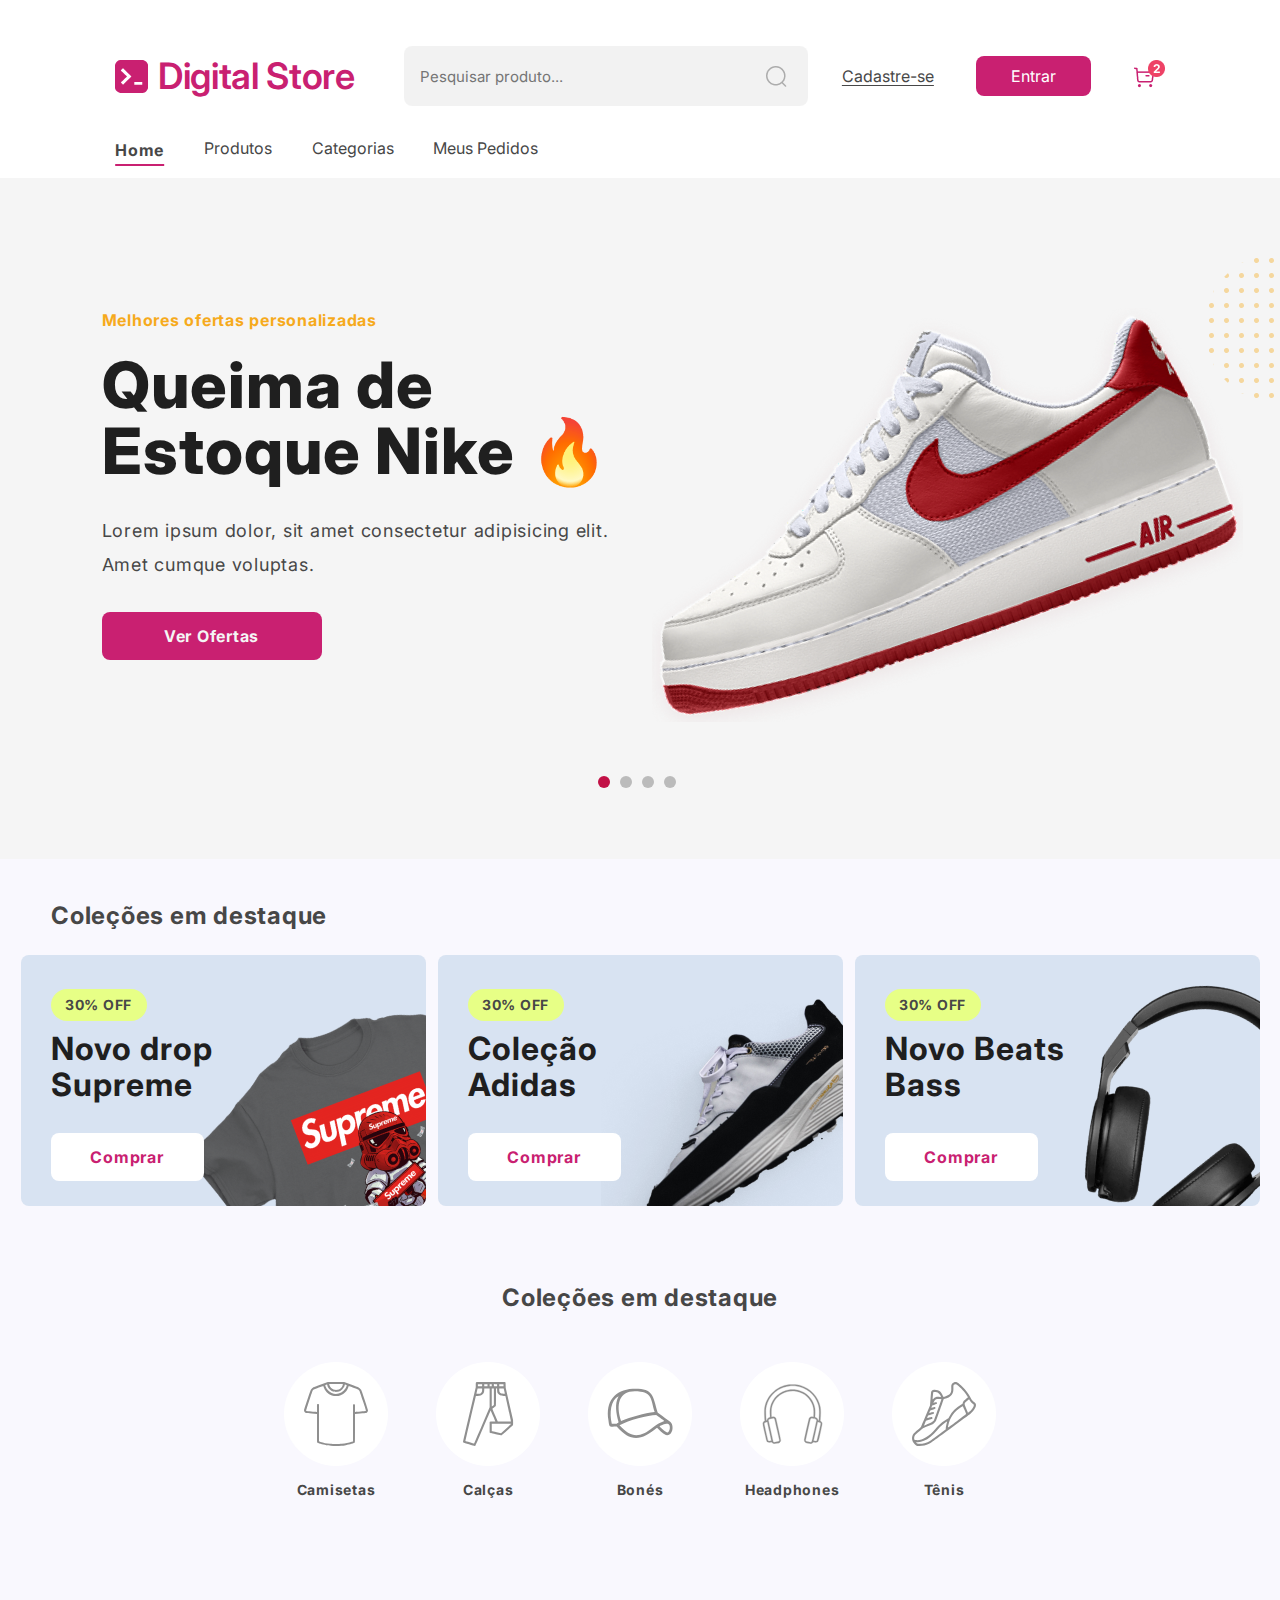
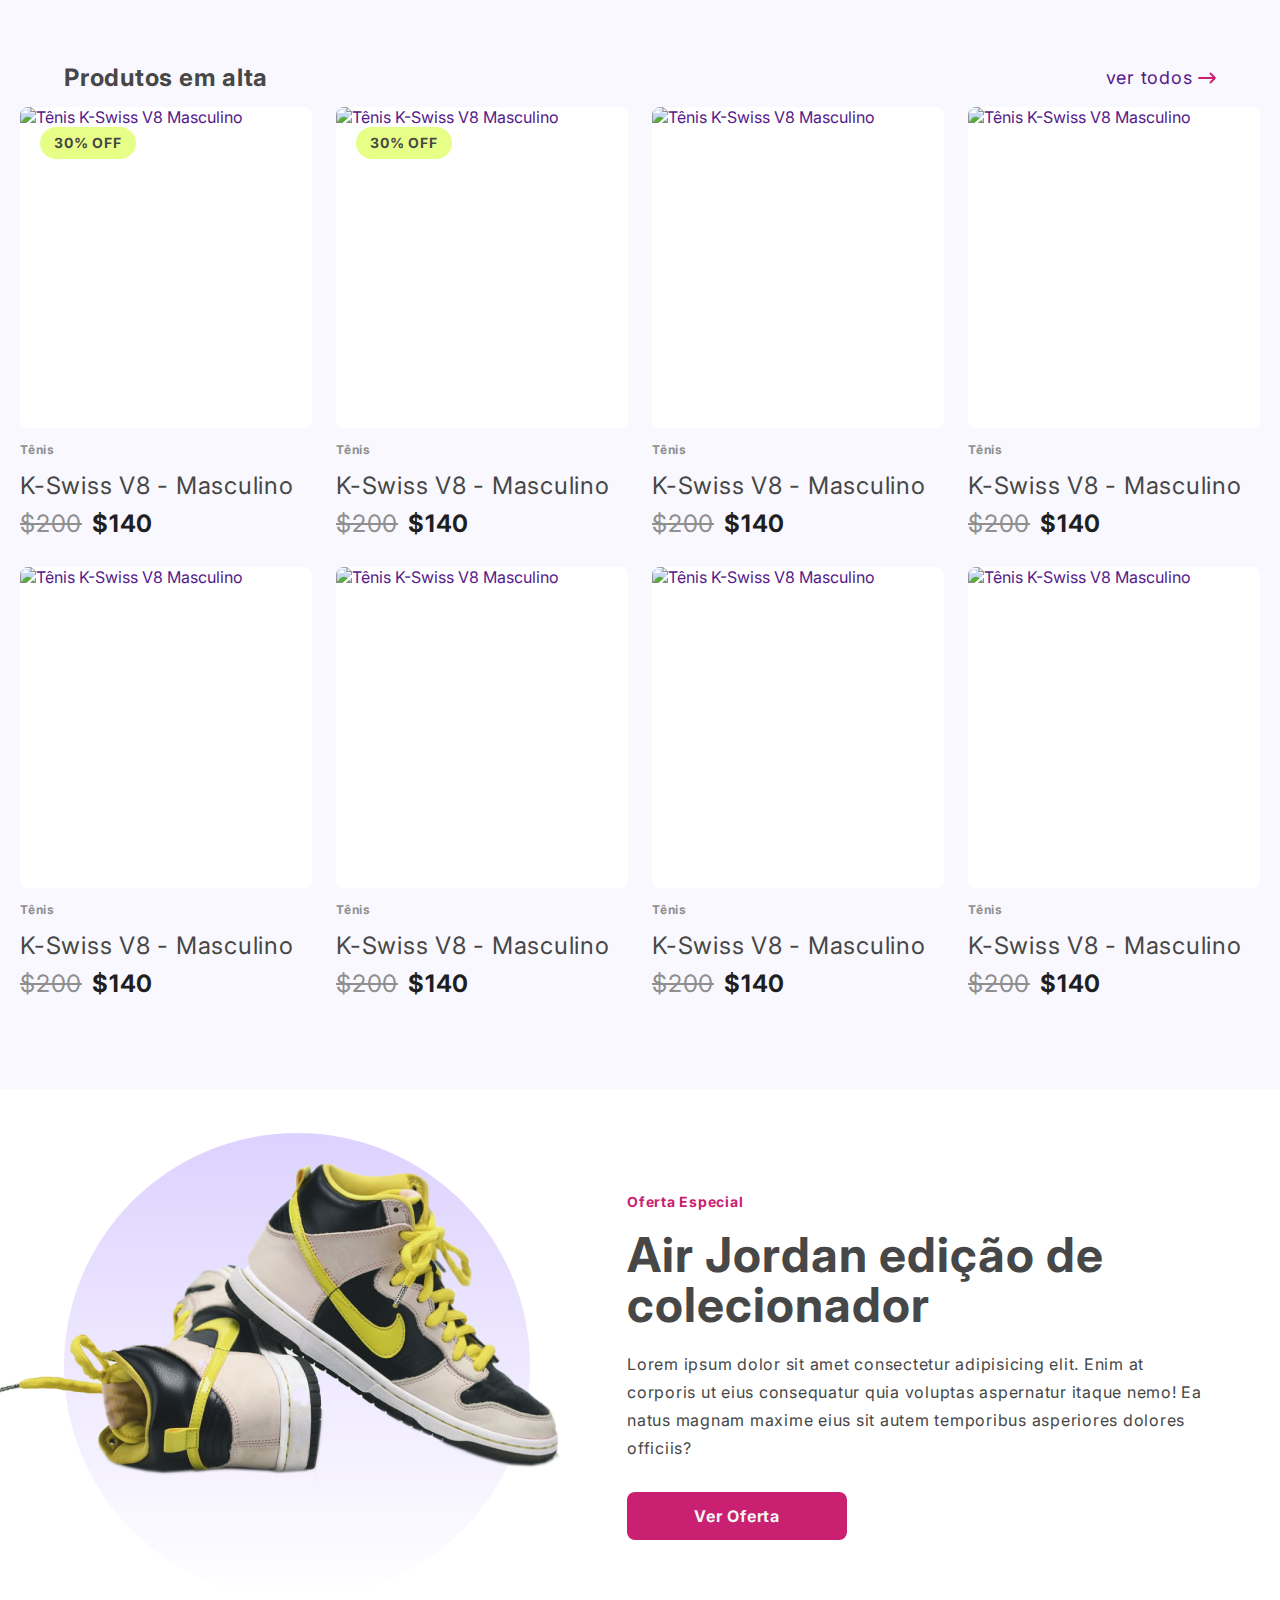
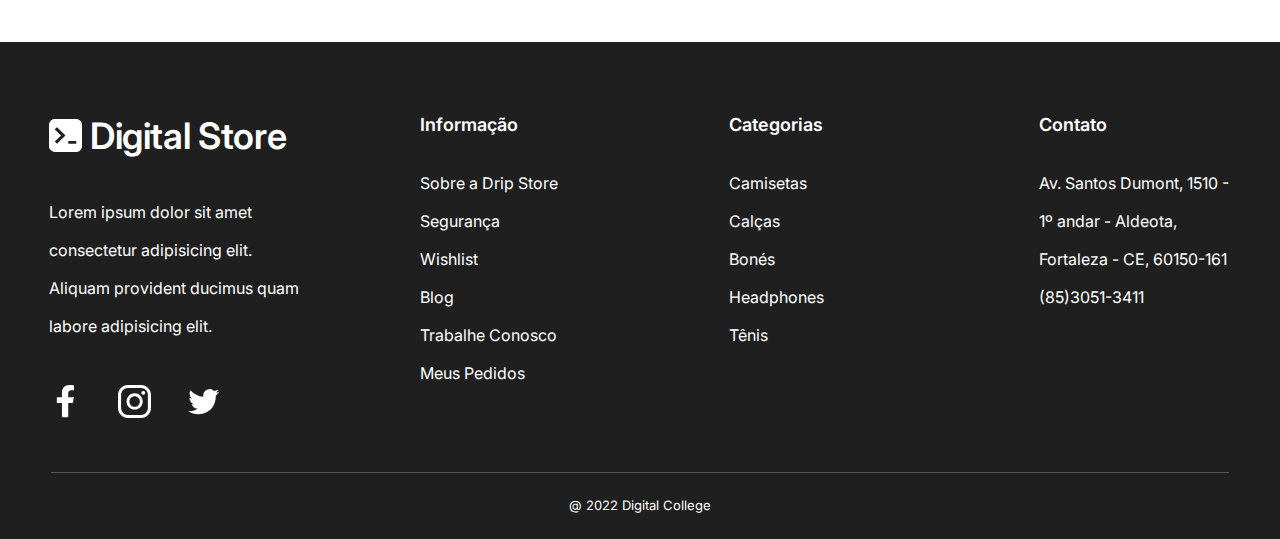
==== commit cf78d800: "Finalizado 3 - O inimigo agora é outro" ====
--- a/index.html
+++ b/index.html
@@ -58,7 +58,7 @@
             </div>
         </div>
         <div class="carrossel">
-            <a href=""><span class="ponto"></span></a>
+            <a href=""><span class="ponto_ativo"></span></a>
             <a href=""><span class="ponto"></span></a>
             <a href=""><span class="ponto"></span></a>
             <a href=""><span class="ponto"></span></a>
--- a/css/estilo.css
+++ b/css/estilo.css
@@ -318,6 +318,16 @@
     height: 12px;
     width: 12px;
     background-color: #bbb;
+    margin-right: 6px;
+    border-radius: 50%;
+    display: inline-block;
+    transition-duration: 250ms;
+  }
+
+  .ponto_ativo{
+    height: 12px;
+    width: 12px;
+    background-color: #c21146;
     margin-right: 6px;
     border-radius: 50%;
     display: inline-block;
